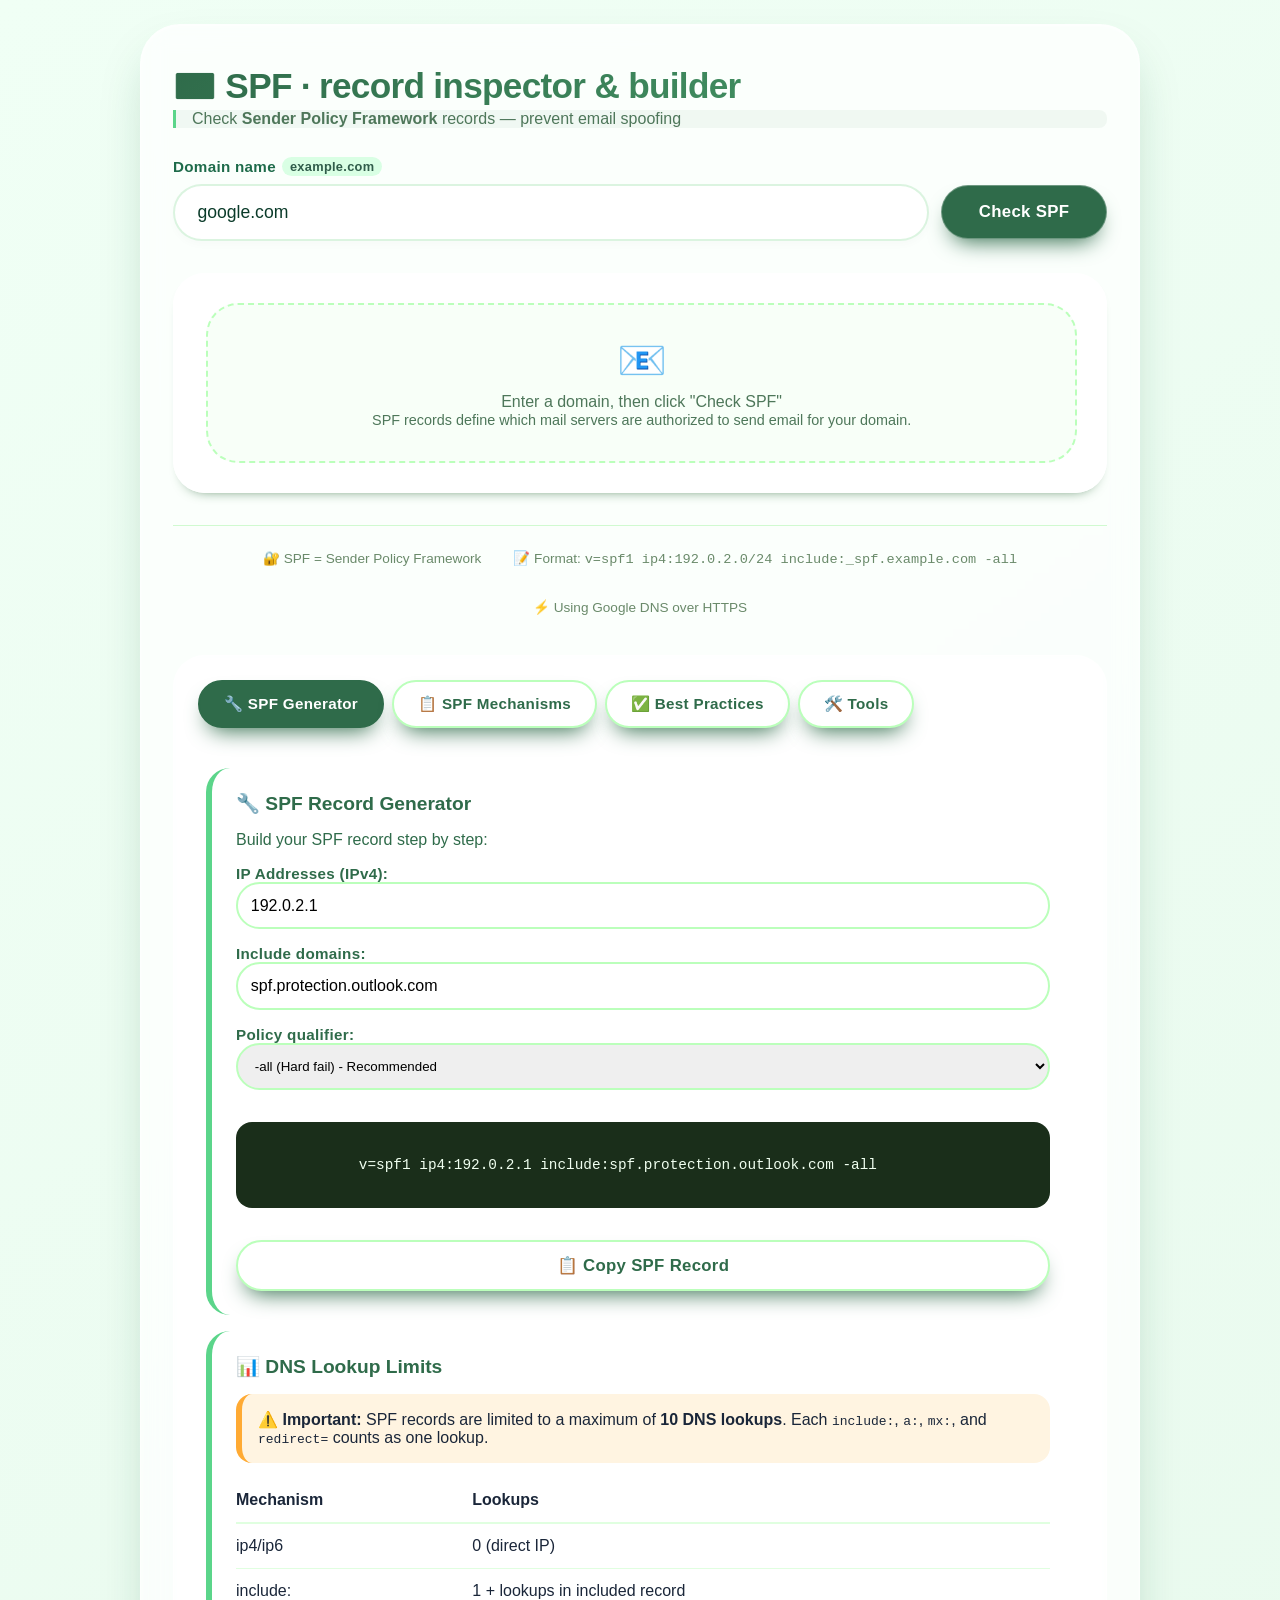
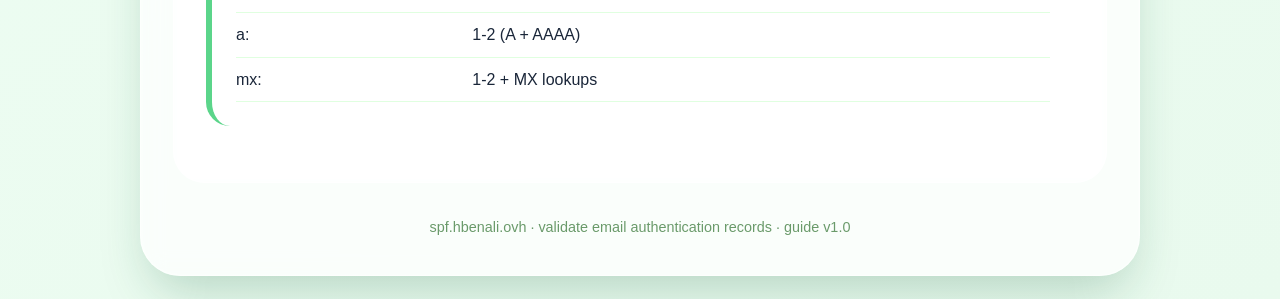
==== index.html @ 976a20c3 "Create index.html" ====
<!DOCTYPE html>
<html lang="en">
<head>
  <meta charset="UTF-8">
  <meta name="viewport" content="width=device-width, initial-scale=1.0">
  <title>SPF · record inspector & validator</title>
  
  <!-- SVG Favicon -->
  <link rel="icon" type="image/svg+xml" href="/favicon.svg">
  <link rel="alternate icon" href="/favicon.ico">
  <link rel="apple-touch-icon" href="/favicon.svg">
  <meta name="theme-color" content="#2f6b4a">
  
  <!-- modern clean CSS -->
  <style>
    * {
      margin: 0;
      padding: 0;
      box-sizing: border-box;
    }

    body {
      background: linear-gradient(145deg, #f0fff5 0%, #e9faee 100%);
      font-family: 'Inter', -apple-system, BlinkMacSystemFont, 'Segoe UI', Roboto, Helvetica, Arial, sans-serif;
      min-height: 100vh;
      display: flex;
      align-items: center;
      justify-content: center;
      padding: 1.5rem;
      color: #1a2639;
    }

    .glass-card {
      background: rgba(255, 255, 255, 0.75);
      backdrop-filter: blur(12px);
      -webkit-backdrop-filter: blur(12px);
      border-radius: 2.5rem;
      box-shadow: 0 25px 50px -12px rgba(20, 100, 60, 0.25), inset 0 1px 2px rgba(255,255,255,0.8);
      width: 100%;
      max-width: 1000px;
      padding: 2.5rem 2rem;
      border: 1px solid rgba(255,255,255,0.5);
      transition: box-shadow 0.2s;
    }

    h1 {
      font-size: 2.2rem;
      font-weight: 600;
      letter-spacing: -0.02em;
      background: linear-gradient(135deg, #2f6b4a, #4a9f6b);
      -webkit-background-clip: text;
      background-clip: text;
      color: transparent;
      margin-bottom: 0.2rem;
      display: flex;
      align-items: center;
      gap: 0.4rem;
    }

    .subhead {
      font-size: 1rem;
      font-weight: 400;
      color: #4e775a;
      margin-bottom: 1.8rem;
      border-left: 3px solid #5bd58a;
      padding-left: 1rem;
      background: rgba(75, 140, 90, 0.06);
      border-radius: 0 8px 8px 0;
    }

    .subhead code {
      background: #1e5e2f10;
      padding: 0.2rem 0.5rem;
      border-radius: 30px;
      font-weight: 500;
      color: #1e724a;
    }

    .input-group {
      display: flex;
      flex-direction: column;
      gap: 0.5rem;
      margin-bottom: 2rem;
    }

    label {
      font-weight: 550;
      font-size: 0.95rem;
      letter-spacing: 0.02em;
      color: #1e6b4a;
      display: flex;
      align-items: center;
      gap: 6px;
    }

    label i {
      font-style: normal;
      background: #d9ffe4;
      padding: 2px 8px;
      border-radius: 30px;
      font-size: 0.8rem;
      color: #305c4a;
    }

    .domain-input-wrapper {
      display: flex;
      flex-wrap: wrap;
      gap: 0.75rem;
      align-items: center;
    }

    #domainInput {
      flex: 1 1 260px;
      padding: 1rem 1.4rem;
      font-size: 1.1rem;
      background: white;
      border: 2px solid rgba(75, 200, 100, 0.2);
      border-radius: 60px;
      outline: none;
      font-weight: 450;
      color: #0b3b2a;
      transition: 0.15s;
      box-shadow: 0 4px 8px rgba(0, 0, 0, 0.02);
    }

    #domainInput:focus {
      border-color: #5bd57a;
      box-shadow: 0 8px 18px -8px rgba(75, 200, 100, 0.3);
    }

    #domainInput::placeholder {
      color: #9bc7ab;
      font-weight: 350;
      font-size: 1rem;
    }

    button {
      background: #2f6b4a;
      border: none;
      padding: 1rem 2.3rem;
      border-radius: 60px;
      font-weight: 600;
      font-size: 1.05rem;
      color: white;
      cursor: pointer;
      display: inline-flex;
      align-items: center;
      justify-content: center;
      gap: 8px;
      box-shadow: 0 12px 22px -10px #2f6b4a;
      transition: all 0.2s;
      border: 1px solid rgba(255, 255, 255, 0.3);
      letter-spacing: 0.3px;
      white-space: nowrap;
    }

    button:hover {
      background: #1f5b3a;
      transform: scale(1.02);
      box-shadow: 0 18px 28px -10px #1f5b3a;
    }

    button:active {
      transform: scale(0.98);
    }

    button:disabled {
      opacity: 0.5;
      pointer-events: none;
      filter: grayscale(0.3);
    }

    .loader {
      display: inline-block;
      width: 1.1rem;
      height: 1.1rem;
      border: 2px solid rgba(255,255,255,0.3);
      border-top: 2px solid white;
      border-radius: 50%;
      animation: spin 0.8s linear infinite;
      margin-right: 6px;
    }

    @keyframes spin { 0% { transform: rotate(0deg); } 100% { transform: rotate(360deg); } }

    .result-area {
      background: rgba(255,255,255,0.6);
      backdrop-filter: blur(4px);
      border-radius: 2rem;
      padding: 1.8rem 1.8rem 1.8rem 2rem;
      border: 1px solid white;
      margin-top: 1rem;
      box-shadow: inset 0 2px 4px rgba(255,255,255,0.8), 0 8px 14px -12px #1e5e2a;
    }

    .result-header {
      display: flex;
      align-items: center;
      gap: 12px;
      margin-bottom: 1.5rem;
      flex-wrap: wrap;
    }

    .result-header h2 {
      font-size: 1.3rem;
      font-weight: 550;
      color: #1b512a;
    }

    .badge-domain {
      background: #d0ffd0;
      border-radius: 40px;
      padding: 0.3rem 1rem;
      font-family: 'SF Mono', 'Fira Code', monospace;
      font-weight: 550;
      font-size: 1rem;
      color: #123d2a;
      word-break: break-all;
      border: 1px solid white;
    }

    .record-card {
      background: white;
      border-radius: 30px;
      padding: 1.5rem;
      margin-bottom: 1rem;
      box-shadow: 0 4px 10px -6px #1e6b2a30;
      border-left: 6px solid #5bd57a;
      font-family: 'SF Mono', 'Fira Code', monospace;
      font-size: 0.95rem;
      overflow-x: auto;
      white-space: pre-wrap;
      word-break: break-all;
      max-height: 300px;
      overflow-y: auto;
    }

    .record-meta {
      display: flex;
      gap: 1rem;
      flex-wrap: wrap;
      margin-bottom: 1rem;
      padding-bottom: 1rem;
      border-bottom: 1px solid #e0ffe0;
    }

    .meta-item {
      background: #e9ffe9;
      padding: 0.4rem 1rem;
      border-radius: 30px;
      font-size: 0.9rem;
      color: #2a5a3a;
    }

    .validation-badge {
      display: inline-flex;
      align-items: center;
      gap: 0.3rem;
      padding: 0.4rem 1rem;
      border-radius: 30px;
      font-weight: 500;
    }

    .valid {
      background: #e1f7e1;
      color: #1a6b1a;
    }

    .invalid {
      background: #ffe1e1;
      color: #a13030;
    }

    .warning {
      background: #fff4e1;
      color: #b45b1a;
    }

    .info {
      background: #e1f0ff;
      color: #1a4f6b;
    }

    .mechanism-list {
      display: flex;
      flex-wrap: wrap;
      gap: 0.5rem;
      margin: 1rem 0;
    }

    .mechanism {
      background: #e9ffe9;
      padding: 0.5rem 1rem;
      border-radius: 30px;
      font-size: 0.9rem;
      font-family: monospace;
      border-left: 4px solid #5bd57a;
      word-break: break-all;
    }

    .empty-state {
      background: #f8fff8;
      padding: 2rem 2rem;
      border-radius: 2rem;
      color: #4e775a;
      font-weight: 400;
      display: flex;
      flex-direction: column;
      align-items: center;
      gap: 0.6rem;
      border: 2px dashed #bbffbb;
      text-align: center;
    }

    .empty-state span {
      font-size: 2.5rem;
    }

    .error-message {
      background: #ffeae9;
      border-left: 6px solid #d14545;
      padding: 1.3rem 1.8rem;
      border-radius: 40px;
      color: #a13030;
      font-weight: 480;
      display: flex;
      gap: 12px;
      align-items: center;
      box-shadow: 0 6px 12px -6px #d1454530;
    }

    /* Guide section styles */
    .guide-section {
      margin-top: 2.5rem;
      padding: 1.5rem;
      background: rgba(255, 255, 255, 0.5);
      backdrop-filter: blur(4px);
      border-radius: 2rem;
      border: 1px solid rgba(255, 255, 255, 0.8);
    }

    .guide-tabs {
      display: flex;
      gap: 0.5rem;
      margin-bottom: 1.5rem;
      flex-wrap: wrap;
    }

    .tab-btn {
      background: white;
      border: 2px solid #bbffbb;
      padding: 0.8rem 1.5rem;
      border-radius: 40px;
      font-size: 0.95rem;
      font-weight: 600;
      color: #2f6b4a;
      cursor: pointer;
      transition: all 0.2s;
    }

    .tab-btn.active {
      background: #2f6b4a;
      color: white;
      border-color: #2f6b4a;
    }

    .tab-btn:hover {
      background: #d9ffe4;
      border-color: #5bd58a;
    }

    .tab-btn.active:hover {
      background: #1f5b3a;
    }

    .tab-content {
      display: none;
      padding: 1rem 0.5rem;
    }

    .tab-content.active {
      display: block;
    }

    .guide-card {
      background: white;
      border-radius: 1.5rem;
      padding: 1.5rem;
      margin-bottom: 1rem;
      border-left: 6px solid #5bd58a;
    }

    .guide-card h3 {
      color: #2f6b4a;
      margin-bottom: 1rem;
      font-size: 1.2rem;
      display: flex;
      align-items: center;
      gap: 0.5rem;
    }

    .code-block {
      background: #1a2e1a;
      color: #f0fff0;
      padding: 1.2rem;
      border-radius: 1rem;
      font-family: 'SF Mono', monospace;
      font-size: 0.9rem;
      overflow-x: auto;
      white-space: pre-wrap;
      margin: 1rem 0;
    }

    .command-line {
      color: #5bd58a;
      font-weight: 600;
    }

    .comment {
      color: #8b9c7a;
    }

    .warning-box {
      background: #fff4e1;
      border-left: 6px solid #ffaa33;
      padding: 1rem;
      border-radius: 1rem;
      margin: 1rem 0;
    }

    .mechanism-table {
      width: 100%;
      border-collapse: collapse;
    }

    .mechanism-table th {
      text-align: left;
      padding: 0.8rem 0;
      border-bottom: 2px solid #e0ffe0;
    }

    .mechanism-table td {
      padding: 0.8rem 0;
      border-bottom: 1px solid #e0ffe0;
    }

    .tool-grid {
      display: grid;
      grid-template-columns: repeat(auto-fit, minmax(250px, 1fr));
      gap: 1rem;
      margin-top: 1rem;
    }

    .tool-card {
      background: #f8fff8;
      border-radius: 1.2rem;
      padding: 1.2rem;
      text-align: center;
    }

    .tool-card a {
      color: #2f6b4a;
      text-decoration: none;
      font-weight: 600;
    }

    .tool-card a:hover {
      text-decoration: underline;
    }

    .note {
      margin-top: 2rem;
      font-size: 0.85rem;
      color: #6a8a6a;
      display: flex;
      justify-content: center;
      gap: 2rem;
      flex-wrap: wrap;
      border-top: 1px solid #d0fad0;
      padding-top: 1.5rem;
    }

    .note a {
      color: #2f6b4a;
      font-weight: 550;
      text-decoration: none;
      border-bottom: 1px dotted;
    }

    .note a:hover { border-bottom: 2px solid; }

    footer {
      margin-top: 2.2rem;
      text-align: center;
      font-size: 0.9rem;
      color: #6a9a6a;
    }

    .gen-input {
      width: 100%;
      padding: 0.8rem;
      border-radius: 40px;
      border: 2px solid #bbffbb;
      font-size: 1rem;
    }

    .gen-input:focus {
      outline: none;
      border-color: #5bd57a;
    }

    .secondary-btn {
      background: white;
      color: #2f6b4a;
      border: 2px solid #bbffbb;
      padding: 0.8rem 1.5rem;
      border-radius: 40px;
      font-weight: 600;
      cursor: pointer;
      transition: all 0.2s;
    }

    .secondary-btn:hover {
      background: #e9ffe9;
      border-color: #5bd57a;
    }
  </style>
</head>
<body>
<div class="glass-card">
  <h1>
    <span>📧 SPF · record inspector & builder</span>
  </h1>
  <div class="subhead">
    Check <strong>Sender Policy Framework</strong> records — prevent email spoofing
  </div>

  <!-- main input group -->
  <div class="input-group">
    <label>
      <span>Domain name</span>
      <i>example.com</i>
    </label>
    <div class="domain-input-wrapper">
      <input type="text" id="domainInput" placeholder="e.g. example.com" value="google.com" spellcheck="false" autocomplete="off">
      <button id="checkBtn">
        <span id="btnText">Check SPF</span>
        <span id="btnLoader" style="display: none;"></span>
      </button>
    </div>
  </div>

  <!-- dynamic result card -->
  <div class="result-area" id="resultContainer">
    <!-- default info / placeholder -->
    <div class="empty-state" id="placeholderState">
      <span>📧</span>
      <div>Enter a domain, then click "Check SPF"<br> <span style="font-size:0.9rem;">SPF records define which mail servers are authorized to send email for your domain.</span></div>
    </div>

    <!-- these sections are dynamically filled -->
    <div id="recordsContainer" style="display: none;"></div>
    <div id="errorContainer" style="display: none;"></div>
  </div>

  <!-- SPF explanation -->
  <div class="note">
    <span>🔐 SPF = Sender Policy Framework</span>
    <span>📝 Format: <code>v=spf1 ip4:192.0.2.0/24 include:_spf.example.com -all</code></span>
    <span>⚡ Using Google DNS over HTTPS</span>
  </div>

  <!-- SPF Guide Section -->
  <div class="guide-section">
    <div class="guide-tabs">
      <button class="tab-btn active" id="tabGenerate">🔧 SPF Generator</button>
      <button class="tab-btn" id="tabMechanisms">📋 SPF Mechanisms</button>
      <button class="tab-btn" id="tabBestPractices">✅ Best Practices</button>
      <button class="tab-btn" id="tabTools">🛠️ Tools</button>
    </div>

    <!-- SPF Generator Tab -->
    <div class="tab-content active" id="generateTab">
      <div class="guide-card">
        <h3>🔧 SPF Record Generator</h3>
        <p style="margin-bottom: 1rem; color: #2f6b4a;">Build your SPF record step by step:</p>
        
        <div style="display: flex; flex-direction: column; gap: 1rem;">
          <div>
            <label style="color: #2f6b4a;">IP Addresses (IPv4):</label>
            <input type="text" id="genIp4" class="gen-input" placeholder="e.g., 192.0.2.1 or 192.0.2.0/24" value="192.0.2.1">
          </div>
          
          <div>
            <label style="color: #2f6b4a;">Include domains:</label>
            <input type="text" id="genInclude" class="gen-input" placeholder="e.g., spf.protection.outlook.com" value="spf.protection.outlook.com">
          </div>
          
          <div>
            <label style="color: #2f6b4a;">Policy qualifier:</label>
            <select id="genPolicy" style="width: 100%; padding: 0.8rem; border-radius: 40px; border: 2px solid #bbffbb;">
              <option value="-all">-all (Hard fail) - Recommended</option>
              <option value="~all">~all (Soft fail)</option>
              <option value="?all">?all (Neutral)</option>
            </select>
          </div>
          
          <div class="code-block" id="generatedSpf">
            v=spf1 ip4:192.0.2.1 include:spf.protection.outlook.com -all
          </div>
          
          <button id="copySpfBtn" class="secondary-btn">
            📋 Copy SPF Record
          </button>
        </div>
      </div>

      <div class="guide-card">
        <h3>📊 DNS Lookup Limits</h3>
        <div class="warning-box">
          <strong>⚠️ Important:</strong> SPF records are limited to a maximum of <strong>10 DNS lookups</strong>. Each <code>include:</code>, <code>a:</code>, <code>mx:</code>, and <code>redirect=</code> counts as one lookup.
        </div>
        <table class="mechanism-table">
          <tr><th>Mechanism</th><th>Lookups</th></tr>
          <tr><td>ip4/ip6</td><td>0 (direct IP)</td></tr>
          <tr><td>include:</td><td>1 + lookups in included record</td></tr>
          <tr><td>a:</td><td>1-2 (A + AAAA)</td></tr>
          <tr><td>mx:</td><td>1-2 + MX lookups</td></tr>
        </table>
      </div>
    </div>

    <!-- SPF Mechanisms Tab -->
    <div class="tab-content" id="mechanismsTab">
      <div class="guide-card">
        <h3>📋 SPF Mechanism Reference</h3>
        <table class="mechanism-table">
          <tr><th>Mechanism</th><th>Description</th><th>Example</th></tr>
          <tr><td><code>ip4:</code></td><td>Matches specific IPv4 address or range</td><td><code>ip4:192.0.2.0/24</code></td></tr>
          <tr><td><code>ip6:</code></td><td>Matches IPv6 address or range</td><td><code>ip6:2001:db8::/32</code></td></tr>
          <tr><td><code>a:</code></td><td>Matches domain's A/AAAA records</td><td><code>a:mail.example.com</code></td></tr>
          <tr><td><code>mx:</code></td><td>Matches domain's MX servers</td><td><code>mx</code> or <code>mx:example.com</code></td></tr>
          <tr><td><code>include:</code></td><td>Includes another domain's SPF</td><td><code>include:spf.protection.outlook.com</code></td></tr>
          <tr><td><code>exists:</code></td><td>Tests if domain exists</td><td><code>exists:%{i}.spf.example.com</code></td></tr>
          <tr><td><code>redirect=</code></td><td>Redirects to another SPF</td><td><code>redirect=_spf.example.com</code></td></tr>
          <tr><td><code>exp=</code></td><td>Explanation for failures</td><td><code>exp=explain._spf.example.com</code></td></tr>
        </table>
      </div>

      <div class="guide-card">
        <h3>⚡ Qualifiers</h3>
        <table class="mechanism-table">
          <tr><th>Qualifier</th><th>Meaning</th><th>Result</th></tr>
          <tr><td><code>+</code></td><td>Pass (default)</td><td>✅</td></tr>
          <tr><td><code>-</code></td><td>Fail (hard fail)</td><td>❌</td></tr>
          <tr><td><code>~</code></td><td>SoftFail</td><td>⚠️</td></tr>
          <tr><td><code>?</code></td><td>Neutral</td><td>❓</td></tr>
        </table>
      </div>
    </div>

    <!-- Best Practices Tab -->
    <div class="tab-content" id="bestPracticesTab">
      <div class="guide-card">
        <h3>✅ SPF Best Practices (2026)</h3>
        <ul style="list-style: none;">
          <li style="padding: 0.8rem 0; border-bottom: 1px solid #e0ffe0;">🔑 <strong>Use -all (hard fail)</strong> - Soft fails (~all) can be ignored by some receivers</li>
          <li style="padding: 0.8rem 0; border-bottom: 1px solid #e0ffe0;">📊 <strong>Stay under 10 DNS lookups</strong> - Each include: counts against this limit</li>
          <li style="padding: 0.8rem 0; border-bottom: 1px solid #e0ffe0;">🔄 <strong>Avoid PTR mechanism</strong> - Deprecated and unreliable</li>
          <li style="padding: 0.8rem 0; border-bottom: 1px solid #e0ffe0;">📝 <strong>Only one SPF record per domain</strong> - Multiple records cause "permerror"</li>
          <li style="padding: 0.8rem 0; border-bottom: 1px solid #e0ffe0;">⚡ <strong>Use ip4/ip6 instead of a/mx when possible</strong> - Saves DNS lookups</li>
          <li style="padding: 0.8rem 0; border-bottom: 1px solid #e0ffe0;">📋 <strong>Keep record under 512 bytes</strong> - Avoid UDP packet fragmentation</li>
        </ul>
      </div>

      <div class="guide-card">
        <h3>🔧 Common Issues</h3>
        <div class="warning-box">
          <strong>🚫 Too many DNS lookups:</strong> If your SPF has more than 10 lookups, receivers will reject it with "permerror"
        </div>
        <div class="warning-box" style="margin-top: 0.5rem;">
          <strong>🔄 Recursive includes:</strong> An include loop (e.g., A includes B, B includes A) will hit the 10-lookup limit
        </div>
        <div class="warning-box" style="margin-top: 0.5rem;">
          <strong>📏 Void lookups:</strong> More than 2 void lookups (domains that don't exist) cause permerror
        </div>
      </div>
    </div>

    <!-- Tools Tab -->
    <div class="tab-content" id="toolsTab">
      <div class="tool-grid">
        <div class="tool-card">
          <div style="font-size: 2rem; margin-bottom: 0.5rem;">🔍</div>
          <a href="https://easydmarc.com/spf-record-check-tools" target="_blank">EasyDMARC SPF Tools</a>
          <p style="font-size: 0.85rem; color: #6a8a6a; margin-top: 0.5rem;">Check, generate & validate SPF</p>
        </div>
        <div class="tool-card">
          <div style="font-size: 2rem; margin-bottom: 0.5rem;">📊</div>
          <a href="https://dmarcian.com/spf-survey/" target="_blank">DMARCIAN SPF Survey</a>
          <p style="font-size: 0.85rem; color: #6a8a6a; margin-top: 0.5rem;">Detailed SPF analysis</p>
        </div>
        <div class="tool-card">
          <div style="font-size: 2rem; margin-bottom: 0.5rem;">⚡</div>
          <a href="https://www.kitterman.com/spf/validate.html" target="_blank">Kitterman SPF Validator</a>
          <p style="font-size: 0.85rem; color: #6a8a6a; margin-top: 0.5rem;">Classic SPF testing tool</p>
        </div>
        <div class="tool-card">
          <div style="font-size: 2rem; margin-bottom: 0.5rem;">📨</div>
          <a href="https://www.mail-tester.com/" target="_blank">Mail Tester</a>
          <p style="font-size: 0.85rem; color: #6a8a6a; margin-top: 0.5rem;">Full email authentication check</p>
        </div>
      </div>
    </div>
  </div>

  <footer>
    spf.hbenali.ovh · validate email authentication records · guide v1.0
  </footer>
</div>

<script>
  (function() {
    // DOM elements
    const domainInput = document.getElementById('domainInput');
    const checkBtn = document.getElementById('checkBtn');
    const btnText = document.getElementById('btnText');
    const btnLoader = document.getElementById('btnLoader');
    const resultContainer = document.getElementById('resultContainer');
    const placeholderState = document.getElementById('placeholderState');
    const recordsContainer = document.getElementById('recordsContainer');
    const errorContainer = document.getElementById('errorContainer');

    // Tab elements
    const tabGenerate = document.getElementById('tabGenerate');
    const tabMechanisms = document.getElementById('tabMechanisms');
    const tabBestPractices = document.getElementById('tabBestPractices');
    const tabTools = document.getElementById('tabTools');
    const generateTab = document.getElementById('generateTab');
    const mechanismsTab = document.getElementById('mechanismsTab');
    const bestPracticesTab = document.getElementById('bestPracticesTab');
    const toolsTab = document.getElementById('toolsTab');

    // Generator elements
    const genIp4 = document.getElementById('genIp4');
    const genInclude = document.getElementById('genInclude');
    const genPolicy = document.getElementById('genPolicy');
    const generatedSpf = document.getElementById('generatedSpf');
    const copySpfBtn = document.getElementById('copySpfBtn');

    // Tab switching
    function switchTab(activeTab, activeContent) {
      [tabGenerate, tabMechanisms, tabBestPractices, tabTools].forEach(t => t.classList.remove('active'));
      [generateTab, mechanismsTab, bestPracticesTab, toolsTab].forEach(t => t.classList.remove('active'));
      
      activeTab.classList.add('active');
      activeContent.classList.add('active');
    }

    if (tabGenerate) {
      tabGenerate.addEventListener('click', () => switchTab(tabGenerate, generateTab));
    }
    if (tabMechanisms) {
      tabMechanisms.addEventListener('click', () => switchTab(tabMechanisms, mechanismsTab));
    }
    if (tabBestPractices) {
      tabBestPractices.addEventListener('click', () => switchTab(tabBestPractices, bestPracticesTab));
    }
    if (tabTools) {
      tabTools.addEventListener('click', () => switchTab(tabTools, toolsTab));
    }

    // Update SPF generator preview
    function updateSpfPreview() {
      let spf = 'v=spf1';
      
      if (genIp4 && genIp4.value.trim()) {
        const ips = genIp4.value.trim().split(/[,\s]+/);
        ips.forEach(ip => {
          if (ip) spf += ` ip4:${ip}`;
        });
      }
      
      if (genInclude && genInclude.value.trim()) {
        const includes = genInclude.value.trim().split(/[,\s]+/);
        includes.forEach(inc => {
          if (inc) spf += ` include:${inc}`;
        });
      }
      
      if (genPolicy) {
        spf += ` ${genPolicy.value}`;
      } else {
        spf += ' -all';
      }
      
      if (generatedSpf) {
        generatedSpf.textContent = spf;
      }
    }

    if (genIp4) genIp4.addEventListener('input', updateSpfPreview);
    if (genInclude) genInclude.addEventListener('input', updateSpfPreview);
    if (genPolicy) genPolicy.addEventListener('change', updateSpfPreview);
    
    if (copySpfBtn) {
      copySpfBtn.addEventListener('click', () => {
        if (generatedSpf) {
          navigator.clipboard.writeText(generatedSpf.textContent);
          alert('SPF record copied to clipboard!');
        }
      });
    }

    // Helper functions
    function setActiveView(view) {
      if (placeholderState) placeholderState.style.display = 'none';
      if (recordsContainer) recordsContainer.style.display = 'none';
      if (errorContainer) errorContainer.style.display = 'none';
      
      if (view === 'placeholder' && placeholderState) {
        placeholderState.style.display = 'flex';
      } else if (view === 'records' && recordsContainer) {
        recordsContainer.style.display = 'block';
      } else if (view === 'error' && errorContainer) {
        errorContainer.style.display = 'block';
      }
    }

    setActiveView('placeholder');

    // Parse SPF mechanisms
    function parseSPF(record) {
      const mechanisms = [];
      // Remove any quotes and split by spaces
      const cleanRecord = record.replace(/^"|"$/g, '');
      const parts = cleanRecord.split(' ');
      
      parts.forEach(part => {
        part = part.trim();
        if (part && !part.startsWith('v=spf1')) {
          mechanisms.push(part);
        }
      });
      
      return mechanisms;
    }

    // Count DNS lookups in SPF record
    function countLookups(record) {
      let count = 0;
      const mechanisms = parseSPF(record);
      
      mechanisms.forEach(mech => {
        if (mech.startsWith('include:') || 
            mech.startsWith('a:') || 
            mech.startsWith('mx:') || 
            mech.startsWith('redirect=')) {
          count++;
        }
      });
      
      return count;
    }

    // Check for deprecated PTR
    function hasPTR(record) {
      return record.includes('ptr');
    }

    // Check for hard fail
    function hasHardFail(record) {
      return record.includes('-all');
    }

    // Validate SPF record
    function validateSPF(record) {
      const validation = {
        valid: true,
        lookupCount: 0,
        warnings: [],
        errors: []
      };

      // Count DNS lookups
      validation.lookupCount = countLookups(record);

      if (validation.lookupCount > 10) {
        validation.valid = false;
        validation.errors.push(`Exceeds 10 DNS lookup limit (${validation.lookupCount} lookups)`);
      }

      // Check for deprecated PTR
      if (hasPTR(record)) {
        validation.warnings.push('PTR mechanism is deprecated and should not be used');
      }

      // Check for hard fail
      if (!hasHardFail(record)) {
        validation.warnings.push('Consider using -all (hard fail) for stronger security');
      }

      return validation;
    }

    // Render SPF result
    function renderSPFResult(domain, record) {
      const mechanisms = parseSPF(record);
      const validation = validateSPF(record);
      
      let mechanismsHtml = '';
      mechanisms.forEach(mech => {
        mechanismsHtml += `<span class="mechanism">${escapeHtml(mech)}</span>`;
      });

      let validationHtml = '';
      if (validation.valid) {
        validationHtml += `<span class="validation-badge valid">✅ Valid SPF record</span>`;
      } else {
        validationHtml += `<span class="validation-badge invalid">❌ Invalid SPF record</span>`;
      }
      
      validationHtml += `<span class="validation-badge info">🔍 DNS lookups: ${validation.lookupCount}/10</span>`;
      
      validation.errors.forEach(err => {
        validationHtml += `<span class="validation-badge invalid">⚠️ ${escapeHtml(err)}</span>`;
      });
      
      validation.warnings.forEach(warning => {
        validationHtml += `<span class="validation-badge warning">⚠️ ${escapeHtml(warning)}</span>`;
      });

      if (recordsContainer) {
        recordsContainer.innerHTML = `
          <div class="result-header">
            <h2>📧 SPF record for</h2>
            <span class="badge-domain">${escapeHtml(domain)}</span>
          </div>
          
          <div class="record-meta">
            <span class="meta-item">🌐 Domain: ${escapeHtml(domain)}</span>
          </div>
          
          <div class="mechanism-list">
            ${mechanismsHtml}
          </div>
          
          <div style="display: flex; flex-wrap: wrap; gap: 0.5rem; margin: 1rem 0;">
            ${validationHtml}
          </div>
          
          <div class="record-card">
            ${escapeHtml(record)}
          </div>
          
          <div style="margin-top: 1rem; font-size:0.9rem; background: #e9ffe9; padding:1rem; border-radius:30px;">
            <strong>📋 DNS lookup:</strong> ${escapeHtml(domain)} IN TXT
          </div>
        `;
      }
    }

    function escapeHtml(unsafe) {
      if (!unsafe) return '';
      return unsafe.replace(/[&<>"]/g, function(m) {
        if (m === '&') return '&amp;';
        if (m === '<') return '&lt;';
        if (m === '>') return '&gt;';
        if (m === '"') return '&quot;';
        return m;
      });
    }

    function setLoading(isLoading) {
      if (checkBtn) checkBtn.disabled = isLoading;
      if (btnText) btnText.textContent = isLoading ? 'Checking' : 'Check SPF';
      if (btnLoader) {
        btnLoader.style.display = isLoading ? 'inline-block' : 'none';
        btnLoader.className = isLoading ? 'loader' : '';
      }
    }

    // SPF lookup function - FIXED VERSION
    async function querySPF(domain) {
      let cleanDomain = domain.trim().replace(/\.+$/, '');
      if (!cleanDomain) throw new Error('Please enter a domain');
      
      console.log('Checking SPF for:', cleanDomain);
      
      const url = `https://dns.google/resolve?name=${encodeURIComponent(cleanDomain)}&type=TXT`;
      
      const response = await fetch(url);
      if (!response.ok) throw new Error(`DNS query failed (HTTP ${response.status})`);
      
      const data = await response.json();
      console.log('DNS response:', data);
      
      if (data.Status === 3) {
        throw new Error(`Domain "${cleanDomain}" does not exist`);
      } else if (data.Status !== 0) {
        const reason = data.Comment || `DNS error code ${data.Status}`;
        throw new Error(`DNS lookup error: ${reason}`);
      }
      
      const answers = data.Answer || [];
      console.log('All TXT records:', answers);
      
      // Find SPF records (TXT records containing v=spf1)
      const spfRecords = answers.filter(r => {
        if (r.type === 16 && r.data) {
          // Remove quotes and check for v=spf1
          const txt = r.data.replace(/^"|"$/g, '');
          return txt.startsWith('v=spf1');
        }
        return false;
      });
      
      console.log('Found SPF records:', spfRecords);
      
      if (spfRecords.length === 0) {
        throw new Error(`No SPF record found for "${cleanDomain}"`);
      }
      
      if (spfRecords.length > 1) {
        throw new Error(`Multiple SPF records found - this will cause "permerror"`);
      }
      
      // Clean up the record
      let record = spfRecords[0].data.replace(/^"|"$/g, '');
      
      return {
        domain: cleanDomain,
        record: record,
        raw: spfRecords[0]
      };
    }

    // Main lookup function
    async function performLookup() {
      if (!domainInput) return;
      
      const domain = domainInput.value.trim();
      
      if (!domain) {
        setActiveView('error');
        if (errorContainer) {
          errorContainer.innerHTML = `
            <div class="error-message">
              <span style="font-size:2rem;">⚠️</span>
              <div><strong>Missing information</strong><br>Please enter a domain</div>
            </div>
          `;
        }
        return;
      }
      
      setLoading(true);
      try {
        const result = await querySPF(domain);
        renderSPFResult(result.domain, result.record);
        setActiveView('records');
      } catch (err) {
        console.error('SPF lookup error:', err);
        if (errorContainer) {
          errorContainer.innerHTML = `
            <div class="error-message">
              <span style="font-size:2rem;">⚠️</span>
              <div><strong>Error checking SPF</strong><br>${escapeHtml(err.message)}</div>
            </div>
          `;
        }
        setActiveView('error');
      } finally {
        setLoading(false);
      }
    }

    // Event listeners
    if (checkBtn) {
      checkBtn.addEventListener('click', performLookup);
    }
    
    if (domainInput) {
      domainInput.addEventListener('keypress', (e) => {
        if (e.key === 'Enter') performLookup();
      });
    }

    // Handle URL parameters
    function handleUrlParameter() {
      if (!domainInput) return;
      
      const urlParams = new URLSearchParams(window.location.search);
      const domainParam = urlParams.get('domain');
      
      if (domainParam) {
        domainInput.value = domainParam;
        // Small delay to ensure DOM is ready
        setTimeout(() => performLookup(), 100);
      }
    }

    window.addEventListener('load', handleUrlParameter);
  })();
</script>
</body>
</html>
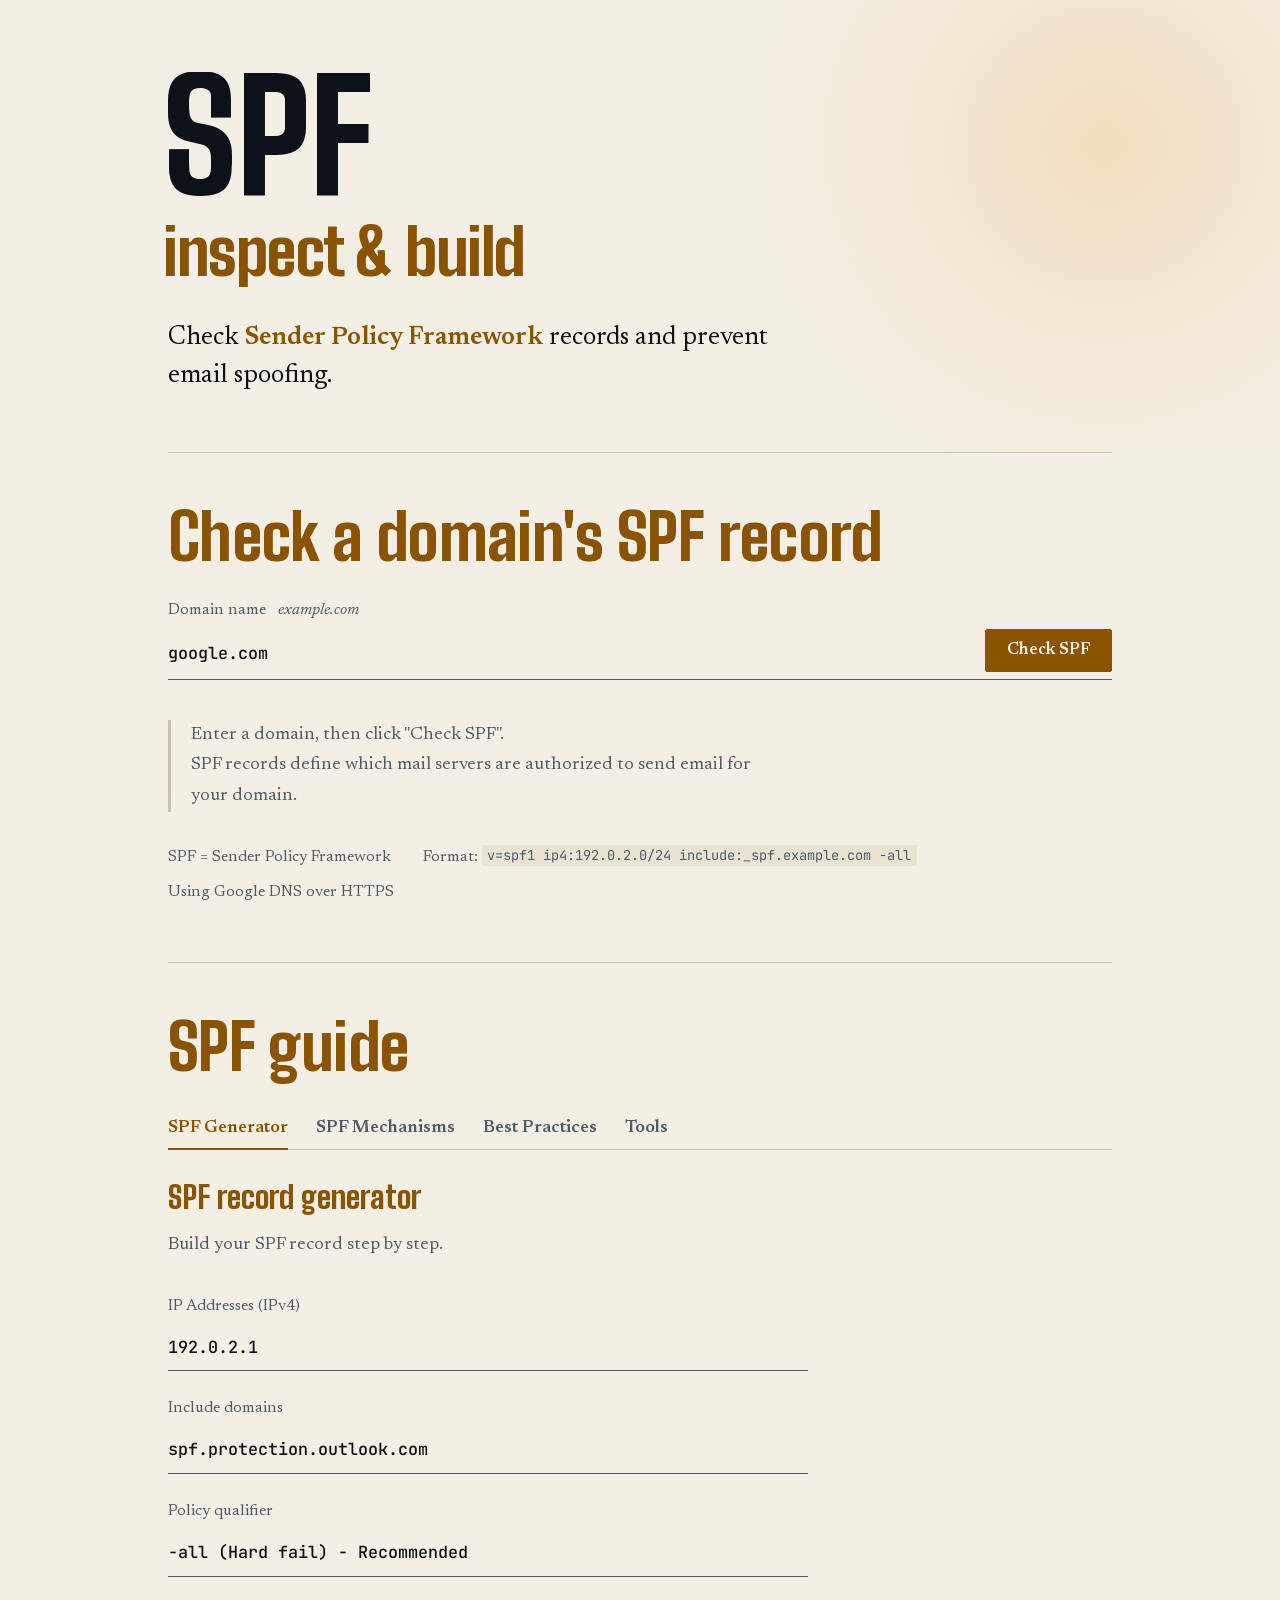
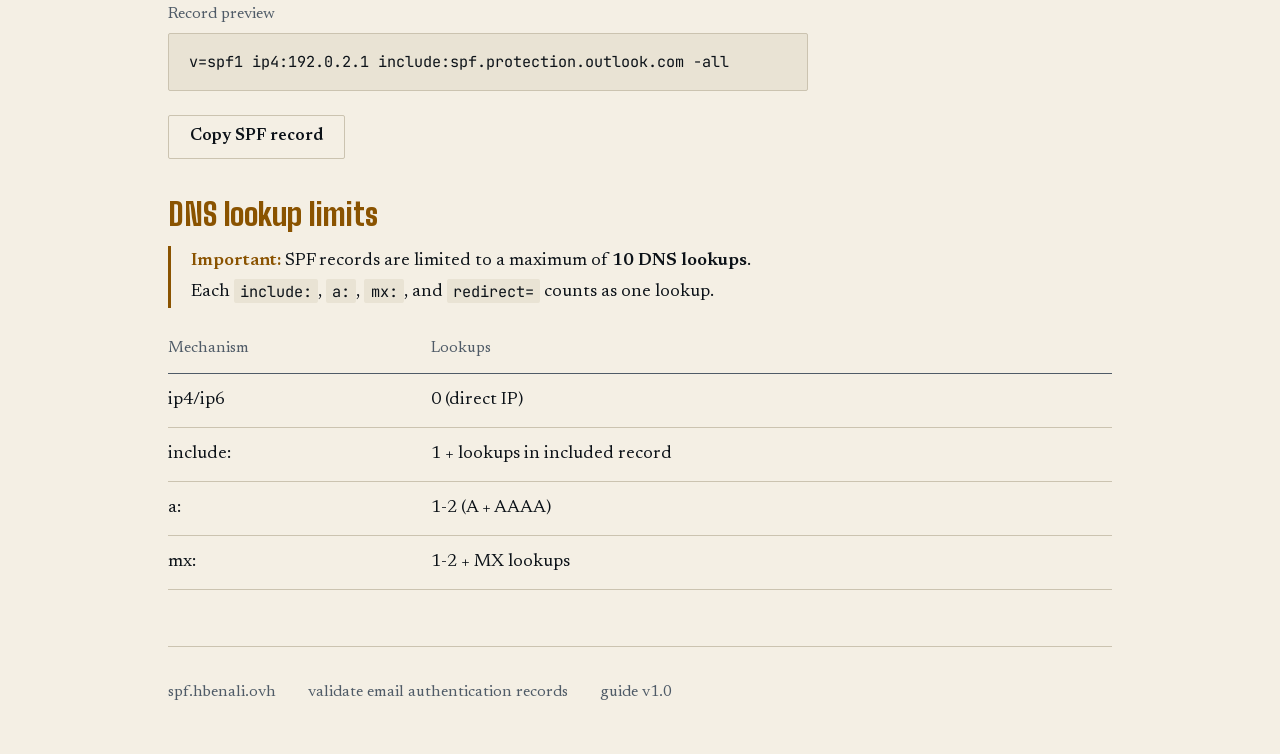
==== commit 91ad269d: "feat: redesign in the new dark editorial system with system light mode Same visual system as the sib" ====
--- a/index.html
+++ b/index.html
@@ -3,1105 +3,210 @@
 <head>
   <meta charset="UTF-8">
   <meta name="viewport" content="width=device-width, initial-scale=1.0">
-  <title>SPF · record inspector & validator</title>
-  
-  <!-- SVG Favicon -->
+  <title>SPF · record inspector &amp; validator</title>
+
+  <!-- Security (static hosting: CSP and referrer are set here; dns.google is the only external call) -->
+  <meta http-equiv="Content-Security-Policy" content="default-src 'self'; script-src 'self'; style-src 'self'; font-src 'self'; img-src 'self' data:; connect-src 'self' https://dns.google; object-src 'none'; base-uri 'self'; form-action 'self'">
+  <meta name="referrer" content="strict-origin-when-cross-origin">
+
   <link rel="icon" type="image/svg+xml" href="/favicon.svg">
   <link rel="alternate icon" href="/favicon.ico">
-  <link rel="apple-touch-icon" href="/favicon.svg">
-  <meta name="theme-color" content="#2f6b4a">
-  
-  <!-- modern clean CSS -->
-  <style>
-    * {
-      margin: 0;
-      padding: 0;
-      box-sizing: border-box;
-    }
-
-    body {
-      background: linear-gradient(145deg, #f0fff5 0%, #e9faee 100%);
-      font-family: 'Inter', -apple-system, BlinkMacSystemFont, 'Segoe UI', Roboto, Helvetica, Arial, sans-serif;
-      min-height: 100vh;
-      display: flex;
-      align-items: center;
-      justify-content: center;
-      padding: 1.5rem;
-      color: #1a2639;
-    }
-
-    .glass-card {
-      background: rgba(255, 255, 255, 0.75);
-      backdrop-filter: blur(12px);
-      -webkit-backdrop-filter: blur(12px);
-      border-radius: 2.5rem;
-      box-shadow: 0 25px 50px -12px rgba(20, 100, 60, 0.25), inset 0 1px 2px rgba(255,255,255,0.8);
-      width: 100%;
-      max-width: 1000px;
-      padding: 2.5rem 2rem;
-      border: 1px solid rgba(255,255,255,0.5);
-      transition: box-shadow 0.2s;
-    }
-
-    h1 {
-      font-size: 2.2rem;
-      font-weight: 600;
-      letter-spacing: -0.02em;
-      background: linear-gradient(135deg, #2f6b4a, #4a9f6b);
-      -webkit-background-clip: text;
-      background-clip: text;
-      color: transparent;
-      margin-bottom: 0.2rem;
-      display: flex;
-      align-items: center;
-      gap: 0.4rem;
-    }
-
-    .subhead {
-      font-size: 1rem;
-      font-weight: 400;
-      color: #4e775a;
-      margin-bottom: 1.8rem;
-      border-left: 3px solid #5bd58a;
-      padding-left: 1rem;
-      background: rgba(75, 140, 90, 0.06);
-      border-radius: 0 8px 8px 0;
-    }
-
-    .subhead code {
-      background: #1e5e2f10;
-      padding: 0.2rem 0.5rem;
-      border-radius: 30px;
-      font-weight: 500;
-      color: #1e724a;
-    }
-
-    .input-group {
-      display: flex;
-      flex-direction: column;
-      gap: 0.5rem;
-      margin-bottom: 2rem;
-    }
-
-    label {
-      font-weight: 550;
-      font-size: 0.95rem;
-      letter-spacing: 0.02em;
-      color: #1e6b4a;
-      display: flex;
-      align-items: center;
-      gap: 6px;
-    }
-
-    label i {
-      font-style: normal;
-      background: #d9ffe4;
-      padding: 2px 8px;
-      border-radius: 30px;
-      font-size: 0.8rem;
-      color: #305c4a;
-    }
-
-    .domain-input-wrapper {
-      display: flex;
-      flex-wrap: wrap;
-      gap: 0.75rem;
-      align-items: center;
-    }
-
-    #domainInput {
-      flex: 1 1 260px;
-      padding: 1rem 1.4rem;
-      font-size: 1.1rem;
-      background: white;
-      border: 2px solid rgba(75, 200, 100, 0.2);
-      border-radius: 60px;
-      outline: none;
-      font-weight: 450;
-      color: #0b3b2a;
-      transition: 0.15s;
-      box-shadow: 0 4px 8px rgba(0, 0, 0, 0.02);
-    }
-
-    #domainInput:focus {
-      border-color: #5bd57a;
-      box-shadow: 0 8px 18px -8px rgba(75, 200, 100, 0.3);
-    }
-
-    #domainInput::placeholder {
-      color: #9bc7ab;
-      font-weight: 350;
-      font-size: 1rem;
-    }
-
-    button {
-      background: #2f6b4a;
-      border: none;
-      padding: 1rem 2.3rem;
-      border-radius: 60px;
-      font-weight: 600;
-      font-size: 1.05rem;
-      color: white;
-      cursor: pointer;
-      display: inline-flex;
-      align-items: center;
-      justify-content: center;
-      gap: 8px;
-      box-shadow: 0 12px 22px -10px #2f6b4a;
-      transition: all 0.2s;
-      border: 1px solid rgba(255, 255, 255, 0.3);
-      letter-spacing: 0.3px;
-      white-space: nowrap;
-    }
-
-    button:hover {
-      background: #1f5b3a;
-      transform: scale(1.02);
-      box-shadow: 0 18px 28px -10px #1f5b3a;
-    }
-
-    button:active {
-      transform: scale(0.98);
-    }
-
-    button:disabled {
-      opacity: 0.5;
-      pointer-events: none;
-      filter: grayscale(0.3);
-    }
-
-    .loader {
-      display: inline-block;
-      width: 1.1rem;
-      height: 1.1rem;
-      border: 2px solid rgba(255,255,255,0.3);
-      border-top: 2px solid white;
-      border-radius: 50%;
-      animation: spin 0.8s linear infinite;
-      margin-right: 6px;
-    }
-
-    @keyframes spin { 0% { transform: rotate(0deg); } 100% { transform: rotate(360deg); } }
-
-    .result-area {
-      background: rgba(255,255,255,0.6);
-      backdrop-filter: blur(4px);
-      border-radius: 2rem;
-      padding: 1.8rem 1.8rem 1.8rem 2rem;
-      border: 1px solid white;
-      margin-top: 1rem;
-      box-shadow: inset 0 2px 4px rgba(255,255,255,0.8), 0 8px 14px -12px #1e5e2a;
-    }
-
-    .result-header {
-      display: flex;
-      align-items: center;
-      gap: 12px;
-      margin-bottom: 1.5rem;
-      flex-wrap: wrap;
-    }
-
-    .result-header h2 {
-      font-size: 1.3rem;
-      font-weight: 550;
-      color: #1b512a;
-    }
-
-    .badge-domain {
-      background: #d0ffd0;
-      border-radius: 40px;
-      padding: 0.3rem 1rem;
-      font-family: 'SF Mono', 'Fira Code', monospace;
-      font-weight: 550;
-      font-size: 1rem;
-      color: #123d2a;
-      word-break: break-all;
-      border: 1px solid white;
-    }
-
-    .record-card {
-      background: white;
-      border-radius: 30px;
-      padding: 1.5rem;
-      margin-bottom: 1rem;
-      box-shadow: 0 4px 10px -6px #1e6b2a30;
-      border-left: 6px solid #5bd57a;
-      font-family: 'SF Mono', 'Fira Code', monospace;
-      font-size: 0.95rem;
-      overflow-x: auto;
-      white-space: pre-wrap;
-      word-break: break-all;
-      max-height: 300px;
-      overflow-y: auto;
-    }
-
-    .record-meta {
-      display: flex;
-      gap: 1rem;
-      flex-wrap: wrap;
-      margin-bottom: 1rem;
-      padding-bottom: 1rem;
-      border-bottom: 1px solid #e0ffe0;
-    }
-
-    .meta-item {
-      background: #e9ffe9;
-      padding: 0.4rem 1rem;
-      border-radius: 30px;
-      font-size: 0.9rem;
-      color: #2a5a3a;
-    }
-
-    .validation-badge {
-      display: inline-flex;
-      align-items: center;
-      gap: 0.3rem;
-      padding: 0.4rem 1rem;
-      border-radius: 30px;
-      font-weight: 500;
-    }
-
-    .valid {
-      background: #e1f7e1;
-      color: #1a6b1a;
-    }
-
-    .invalid {
-      background: #ffe1e1;
-      color: #a13030;
-    }
-
-    .warning {
-      background: #fff4e1;
-      color: #b45b1a;
-    }
-
-    .info {
-      background: #e1f0ff;
-      color: #1a4f6b;
-    }
-
-    .mechanism-list {
-      display: flex;
-      flex-wrap: wrap;
-      gap: 0.5rem;
-      margin: 1rem 0;
-    }
-
-    .mechanism {
-      background: #e9ffe9;
-      padding: 0.5rem 1rem;
-      border-radius: 30px;
-      font-size: 0.9rem;
-      font-family: monospace;
-      border-left: 4px solid #5bd57a;
-      word-break: break-all;
-    }
-
-    .empty-state {
-      background: #f8fff8;
-      padding: 2rem 2rem;
-      border-radius: 2rem;
-      color: #4e775a;
-      font-weight: 400;
-      display: flex;
-      flex-direction: column;
-      align-items: center;
-      gap: 0.6rem;
-      border: 2px dashed #bbffbb;
-      text-align: center;
-    }
-
-    .empty-state span {
-      font-size: 2.5rem;
-    }
-
-    .error-message {
-      background: #ffeae9;
-      border-left: 6px solid #d14545;
-      padding: 1.3rem 1.8rem;
-      border-radius: 40px;
-      color: #a13030;
-      font-weight: 480;
-      display: flex;
-      gap: 12px;
-      align-items: center;
-      box-shadow: 0 6px 12px -6px #d1454530;
-    }
-
-    /* Guide section styles */
-    .guide-section {
-      margin-top: 2.5rem;
-      padding: 1.5rem;
-      background: rgba(255, 255, 255, 0.5);
-      backdrop-filter: blur(4px);
-      border-radius: 2rem;
-      border: 1px solid rgba(255, 255, 255, 0.8);
-    }
-
-    .guide-tabs {
-      display: flex;
-      gap: 0.5rem;
-      margin-bottom: 1.5rem;
-      flex-wrap: wrap;
-    }
-
-    .tab-btn {
-      background: white;
-      border: 2px solid #bbffbb;
-      padding: 0.8rem 1.5rem;
-      border-radius: 40px;
-      font-size: 0.95rem;
-      font-weight: 600;
-      color: #2f6b4a;
-      cursor: pointer;
-      transition: all 0.2s;
-    }
-
-    .tab-btn.active {
-      background: #2f6b4a;
-      color: white;
-      border-color: #2f6b4a;
-    }
-
-    .tab-btn:hover {
-      background: #d9ffe4;
-      border-color: #5bd58a;
-    }
-
-    .tab-btn.active:hover {
-      background: #1f5b3a;
-    }
-
-    .tab-content {
-      display: none;
-      padding: 1rem 0.5rem;
-    }
-
-    .tab-content.active {
-      display: block;
-    }
-
-    .guide-card {
-      background: white;
-      border-radius: 1.5rem;
-      padding: 1.5rem;
-      margin-bottom: 1rem;
-      border-left: 6px solid #5bd58a;
-    }
-
-    .guide-card h3 {
-      color: #2f6b4a;
-      margin-bottom: 1rem;
-      font-size: 1.2rem;
-      display: flex;
-      align-items: center;
-      gap: 0.5rem;
-    }
-
-    .code-block {
-      background: #1a2e1a;
-      color: #f0fff0;
-      padding: 1.2rem;
-      border-radius: 1rem;
-      font-family: 'SF Mono', monospace;
-      font-size: 0.9rem;
-      overflow-x: auto;
-      white-space: pre-wrap;
-      margin: 1rem 0;
-    }
-
-    .command-line {
-      color: #5bd58a;
-      font-weight: 600;
-    }
-
-    .comment {
-      color: #8b9c7a;
-    }
-
-    .warning-box {
-      background: #fff4e1;
-      border-left: 6px solid #ffaa33;
-      padding: 1rem;
-      border-radius: 1rem;
-      margin: 1rem 0;
-    }
-
-    .mechanism-table {
-      width: 100%;
-      border-collapse: collapse;
-    }
-
-    .mechanism-table th {
-      text-align: left;
-      padding: 0.8rem 0;
-      border-bottom: 2px solid #e0ffe0;
-    }
-
-    .mechanism-table td {
-      padding: 0.8rem 0;
-      border-bottom: 1px solid #e0ffe0;
-    }
-
-    .tool-grid {
-      display: grid;
-      grid-template-columns: repeat(auto-fit, minmax(250px, 1fr));
-      gap: 1rem;
-      margin-top: 1rem;
-    }
-
-    .tool-card {
-      background: #f8fff8;
-      border-radius: 1.2rem;
-      padding: 1.2rem;
-      text-align: center;
-    }
-
-    .tool-card a {
-      color: #2f6b4a;
-      text-decoration: none;
-      font-weight: 600;
-    }
-
-    .tool-card a:hover {
-      text-decoration: underline;
-    }
-
-    .note {
-      margin-top: 2rem;
-      font-size: 0.85rem;
-      color: #6a8a6a;
-      display: flex;
-      justify-content: center;
-      gap: 2rem;
-      flex-wrap: wrap;
-      border-top: 1px solid #d0fad0;
-      padding-top: 1.5rem;
-    }
-
-    .note a {
-      color: #2f6b4a;
-      font-weight: 550;
-      text-decoration: none;
-      border-bottom: 1px dotted;
-    }
-
-    .note a:hover { border-bottom: 2px solid; }
-
-    footer {
-      margin-top: 2.2rem;
-      text-align: center;
-      font-size: 0.9rem;
-      color: #6a9a6a;
-    }
-
-    .gen-input {
-      width: 100%;
-      padding: 0.8rem;
-      border-radius: 40px;
-      border: 2px solid #bbffbb;
-      font-size: 1rem;
-    }
-
-    .gen-input:focus {
-      outline: none;
-      border-color: #5bd57a;
-    }
-
-    .secondary-btn {
-      background: white;
-      color: #2f6b4a;
-      border: 2px solid #bbffbb;
-      padding: 0.8rem 1.5rem;
-      border-radius: 40px;
-      font-weight: 600;
-      cursor: pointer;
-      transition: all 0.2s;
-    }
-
-    .secondary-btn:hover {
-      background: #e9ffe9;
-      border-color: #5bd57a;
-    }
-  </style>
+  <link rel="apple-touch-icon" href="/apple-touch-icon.png">
+  <meta name="color-scheme" content="dark light">
+  <meta name="theme-color" content="#0c1218" media="(prefers-color-scheme: dark)">
+  <meta name="theme-color" content="#f4efe4" media="(prefers-color-scheme: light)">
+
+  <link rel="preload" href="/fonts/big-shoulders-latin-wght.woff2" as="font" type="font/woff2" crossorigin>
+  <link rel="preload" href="/fonts/newsreader-latin-wght.woff2" as="font" type="font/woff2" crossorigin>
+  <link rel="stylesheet" href="/site.css">
 </head>
 <body>
-<div class="glass-card">
-  <h1>
-    <span>📧 SPF · record inspector & builder</span>
-  </h1>
-  <div class="subhead">
-    Check <strong>Sender Policy Framework</strong> records — prevent email spoofing
+<a class="skip" href="#domainInput">Skip to the tool</a>
+<header class="hero">
+  <div class="wrap">
+    <h1 class="display">
+      <span class="line"><span>SPF</span></span>
+      <span class="line"><span>inspect &amp; build</span></span>
+    </h1>
+    <p class="lead">Check <strong>Sender Policy Framework</strong> records and prevent email spoofing.</p>
   </div>
-
-  <!-- main input group -->
-  <div class="input-group">
-    <label>
-      <span>Domain name</span>
-      <i>example.com</i>
-    </label>
-    <div class="domain-input-wrapper">
-      <input type="text" id="domainInput" placeholder="e.g. example.com" value="google.com" spellcheck="false" autocomplete="off">
-      <button id="checkBtn">
-        <span id="btnText">Check SPF</span>
-        <span id="btnLoader" style="display: none;"></span>
-      </button>
-    </div>
-  </div>
-
-  <!-- dynamic result card -->
-  <div class="result-area" id="resultContainer">
-    <!-- default info / placeholder -->
-    <div class="empty-state" id="placeholderState">
-      <span>📧</span>
-      <div>Enter a domain, then click "Check SPF"<br> <span style="font-size:0.9rem;">SPF records define which mail servers are authorized to send email for your domain.</span></div>
-    </div>
-
-    <!-- these sections are dynamically filled -->
-    <div id="recordsContainer" style="display: none;"></div>
-    <div id="errorContainer" style="display: none;"></div>
-  </div>
-
-  <!-- SPF explanation -->
-  <div class="note">
-    <span>🔐 SPF = Sender Policy Framework</span>
-    <span>📝 Format: <code>v=spf1 ip4:192.0.2.0/24 include:_spf.example.com -all</code></span>
-    <span>⚡ Using Google DNS over HTTPS</span>
-  </div>
-
-  <!-- SPF Guide Section -->
-  <div class="guide-section">
-    <div class="guide-tabs">
-      <button class="tab-btn active" id="tabGenerate">🔧 SPF Generator</button>
-      <button class="tab-btn" id="tabMechanisms">📋 SPF Mechanisms</button>
-      <button class="tab-btn" id="tabBestPractices">✅ Best Practices</button>
-      <button class="tab-btn" id="tabTools">🛠️ Tools</button>
-    </div>
-
-    <!-- SPF Generator Tab -->
-    <div class="tab-content active" id="generateTab">
-      <div class="guide-card">
-        <h3>🔧 SPF Record Generator</h3>
-        <p style="margin-bottom: 1rem; color: #2f6b4a;">Build your SPF record step by step:</p>
-        
-        <div style="display: flex; flex-direction: column; gap: 1rem;">
-          <div>
-            <label style="color: #2f6b4a;">IP Addresses (IPv4):</label>
-            <input type="text" id="genIp4" class="gen-input" placeholder="e.g., 192.0.2.1 or 192.0.2.0/24" value="192.0.2.1">
-          </div>
-          
-          <div>
-            <label style="color: #2f6b4a;">Include domains:</label>
-            <input type="text" id="genInclude" class="gen-input" placeholder="e.g., spf.protection.outlook.com" value="spf.protection.outlook.com">
-          </div>
-          
-          <div>
-            <label style="color: #2f6b4a;">Policy qualifier:</label>
-            <select id="genPolicy" style="width: 100%; padding: 0.8rem; border-radius: 40px; border: 2px solid #bbffbb;">
-              <option value="-all">-all (Hard fail) - Recommended</option>
-              <option value="~all">~all (Soft fail)</option>
-              <option value="?all">?all (Neutral)</option>
-            </select>
-          </div>
-          
-          <div class="code-block" id="generatedSpf">
-            v=spf1 ip4:192.0.2.1 include:spf.protection.outlook.com -all
-          </div>
-          
-          <button id="copySpfBtn" class="secondary-btn">
-            📋 Copy SPF Record
-          </button>
-        </div>
-      </div>
-
-      <div class="guide-card">
-        <h3>📊 DNS Lookup Limits</h3>
-        <div class="warning-box">
-          <strong>⚠️ Important:</strong> SPF records are limited to a maximum of <strong>10 DNS lookups</strong>. Each <code>include:</code>, <code>a:</code>, <code>mx:</code>, and <code>redirect=</code> counts as one lookup.
-        </div>
-        <table class="mechanism-table">
-          <tr><th>Mechanism</th><th>Lookups</th></tr>
-          <tr><td>ip4/ip6</td><td>0 (direct IP)</td></tr>
-          <tr><td>include:</td><td>1 + lookups in included record</td></tr>
-          <tr><td>a:</td><td>1-2 (A + AAAA)</td></tr>
-          <tr><td>mx:</td><td>1-2 + MX lookups</td></tr>
-        </table>
-      </div>
-    </div>
-
-    <!-- SPF Mechanisms Tab -->
-    <div class="tab-content" id="mechanismsTab">
-      <div class="guide-card">
-        <h3>📋 SPF Mechanism Reference</h3>
-        <table class="mechanism-table">
-          <tr><th>Mechanism</th><th>Description</th><th>Example</th></tr>
-          <tr><td><code>ip4:</code></td><td>Matches specific IPv4 address or range</td><td><code>ip4:192.0.2.0/24</code></td></tr>
-          <tr><td><code>ip6:</code></td><td>Matches IPv6 address or range</td><td><code>ip6:2001:db8::/32</code></td></tr>
-          <tr><td><code>a:</code></td><td>Matches domain's A/AAAA records</td><td><code>a:mail.example.com</code></td></tr>
-          <tr><td><code>mx:</code></td><td>Matches domain's MX servers</td><td><code>mx</code> or <code>mx:example.com</code></td></tr>
-          <tr><td><code>include:</code></td><td>Includes another domain's SPF</td><td><code>include:spf.protection.outlook.com</code></td></tr>
-          <tr><td><code>exists:</code></td><td>Tests if domain exists</td><td><code>exists:%{i}.spf.example.com</code></td></tr>
-          <tr><td><code>redirect=</code></td><td>Redirects to another SPF</td><td><code>redirect=_spf.example.com</code></td></tr>
-          <tr><td><code>exp=</code></td><td>Explanation for failures</td><td><code>exp=explain._spf.example.com</code></td></tr>
-        </table>
-      </div>
-
-      <div class="guide-card">
-        <h3>⚡ Qualifiers</h3>
-        <table class="mechanism-table">
-          <tr><th>Qualifier</th><th>Meaning</th><th>Result</th></tr>
-          <tr><td><code>+</code></td><td>Pass (default)</td><td>✅</td></tr>
-          <tr><td><code>-</code></td><td>Fail (hard fail)</td><td>❌</td></tr>
-          <tr><td><code>~</code></td><td>SoftFail</td><td>⚠️</td></tr>
-          <tr><td><code>?</code></td><td>Neutral</td><td>❓</td></tr>
-        </table>
-      </div>
-    </div>
-
-    <!-- Best Practices Tab -->
-    <div class="tab-content" id="bestPracticesTab">
-      <div class="guide-card">
-        <h3>✅ SPF Best Practices (2026)</h3>
-        <ul style="list-style: none;">
-          <li style="padding: 0.8rem 0; border-bottom: 1px solid #e0ffe0;">🔑 <strong>Use -all (hard fail)</strong> - Soft fails (~all) can be ignored by some receivers</li>
-          <li style="padding: 0.8rem 0; border-bottom: 1px solid #e0ffe0;">📊 <strong>Stay under 10 DNS lookups</strong> - Each include: counts against this limit</li>
-          <li style="padding: 0.8rem 0; border-bottom: 1px solid #e0ffe0;">🔄 <strong>Avoid PTR mechanism</strong> - Deprecated and unreliable</li>
-          <li style="padding: 0.8rem 0; border-bottom: 1px solid #e0ffe0;">📝 <strong>Only one SPF record per domain</strong> - Multiple records cause "permerror"</li>
-          <li style="padding: 0.8rem 0; border-bottom: 1px solid #e0ffe0;">⚡ <strong>Use ip4/ip6 instead of a/mx when possible</strong> - Saves DNS lookups</li>
-          <li style="padding: 0.8rem 0; border-bottom: 1px solid #e0ffe0;">📋 <strong>Keep record under 512 bytes</strong> - Avoid UDP packet fragmentation</li>
+</header>
+
+<main>
+  <section class="block wrap" aria-labelledby="lookupTitle">
+    <h2 class="block-title" id="lookupTitle">Check a domain's SPF record</h2>
+
+    <div class="field input-group">
+      <label for="domainInput">
+        <span>Domain name</span>
+        <i>example.com</i>
+      </label>
+      <div class="field-row domain-input-wrapper">
+        <input type="text" id="domainInput" placeholder="e.g. example.com" value="google.com" spellcheck="false" autocomplete="off">
+        <button class="btn" id="checkBtn">
+          <span id="btnText">Check SPF</span>
+          <span id="btnLoader" hidden></span>
+        </button>
+      </div>
+    </div>
+
+    <div class="result-area" id="resultContainer" aria-live="polite">
+      <div class="state empty empty-state" id="placeholderState">
+        <p>Enter a domain, then click "Check SPF".<br>SPF records define which mail servers are authorized to send email for your domain.</p>
+      </div>
+      <div id="recordsContainer" hidden></div>
+      <div id="errorContainer" hidden></div>
+    </div>
+
+    <div class="note">
+      <span>SPF = Sender Policy Framework</span>
+      <span>Format: <code>v=spf1 ip4:192.0.2.0/24 include:_spf.example.com -all</code></span>
+      <span>Using Google DNS over HTTPS</span>
+    </div>
+  </section>
+
+  <section class="block wrap" aria-labelledby="guideTitle">
+    <h2 class="block-title" id="guideTitle">SPF guide</h2>
+
+    <div class="tabs" role="tablist" aria-label="SPF guide">
+      <button class="tab-btn active" id="tabGenerate" role="tab" aria-selected="true" aria-controls="generateTab">SPF Generator</button>
+      <button class="tab-btn" id="tabMechanisms" role="tab" aria-selected="false" aria-controls="mechanismsTab">SPF Mechanisms</button>
+      <button class="tab-btn" id="tabBestPractices" role="tab" aria-selected="false" aria-controls="bestPracticesTab">Best Practices</button>
+      <button class="tab-btn" id="tabTools" role="tab" aria-selected="false" aria-controls="toolsTab">Tools</button>
+    </div>
+
+    <div class="tab-content active" id="generateTab" role="tabpanel" aria-labelledby="tabGenerate">
+      <div>
+        <h3 class="sub-title">SPF record generator</h3>
+        <p class="block-note">Build your SPF record step by step.</p>
+        <div class="gen-grid field">
+          <div>
+            <label class="gen-label" for="genIp4">IP Addresses (IPv4)</label>
+            <div class="gen-row"><input type="text" id="genIp4" placeholder="e.g., 192.0.2.1 or 192.0.2.0/24" value="192.0.2.1" autocomplete="off" spellcheck="false"></div>
+          </div>
+          <div>
+            <label class="gen-label" for="genInclude">Include domains</label>
+            <div class="gen-row"><input type="text" id="genInclude" placeholder="e.g., spf.protection.outlook.com" value="spf.protection.outlook.com" autocomplete="off" spellcheck="false"></div>
+          </div>
+          <div>
+            <label class="gen-label" for="genPolicy">Policy qualifier</label>
+            <div class="gen-row">
+              <select id="genPolicy">
+                <option value="-all">-all (Hard fail) - Recommended</option>
+                <option value="~all">~all (Soft fail)</option>
+                <option value="?all">?all (Neutral)</option>
+              </select>
+            </div>
+          </div>
+          <div>
+            <div class="gen-label">Record preview</div>
+            <div class="preview" id="generatedSpf" aria-live="polite">v=spf1 ip4:192.0.2.1 include:spf.protection.outlook.com -all</div>
+          </div>
+          <div class="copy-row">
+            <button id="copySpfBtn" class="btn quiet">Copy SPF record</button>
+            <span class="copy-status" id="copyStatus" role="status"></span>
+          </div>
+        </div>
+      </div>
+
+      <div>
+        <h3 class="sub-title">DNS lookup limits</h3>
+        <div class="callout">
+          <p><strong>Important:</strong> SPF records are limited to a maximum of <strong>10 DNS lookups</strong>. Each <code>include:</code>, <code>a:</code>, <code>mx:</code>, and <code>redirect=</code> counts as one lookup.</p>
+        </div>
+        <div class="table-wrap">
+          <table>
+            <thead><tr><th scope="col">Mechanism</th><th scope="col">Lookups</th></tr></thead>
+            <tbody>
+              <tr><td>ip4/ip6</td><td>0 (direct IP)</td></tr>
+              <tr><td>include:</td><td>1 + lookups in included record</td></tr>
+              <tr><td>a:</td><td>1-2 (A + AAAA)</td></tr>
+              <tr><td>mx:</td><td>1-2 + MX lookups</td></tr>
+            </tbody>
+          </table>
+        </div>
+      </div>
+    </div>
+
+    <div class="tab-content" id="mechanismsTab" role="tabpanel" aria-labelledby="tabMechanisms">
+      <div>
+        <h3 class="sub-title">SPF mechanism reference</h3>
+        <div class="table-wrap">
+          <table>
+            <thead><tr><th scope="col">Mechanism</th><th scope="col">Description</th><th scope="col">Example</th></tr></thead>
+            <tbody>
+              <tr><td><code>ip4:</code></td><td>Matches specific IPv4 address or range</td><td><code>ip4:192.0.2.0/24</code></td></tr>
+              <tr><td><code>ip6:</code></td><td>Matches IPv6 address or range</td><td><code>ip6:2001:db8::/32</code></td></tr>
+              <tr><td><code>a:</code></td><td>Matches domain's A/AAAA records</td><td><code>a:mail.example.com</code></td></tr>
+              <tr><td><code>mx:</code></td><td>Matches domain's MX servers</td><td><code>mx</code> or <code>mx:example.com</code></td></tr>
+              <tr><td><code>include:</code></td><td>Includes another domain's SPF</td><td><code>include:spf.protection.outlook.com</code></td></tr>
+              <tr><td><code>exists:</code></td><td>Tests if domain exists</td><td><code>exists:%{i}.spf.example.com</code></td></tr>
+              <tr><td><code>redirect=</code></td><td>Redirects to another SPF</td><td><code>redirect=_spf.example.com</code></td></tr>
+              <tr><td><code>exp=</code></td><td>Explanation for failures</td><td><code>exp=explain._spf.example.com</code></td></tr>
+            </tbody>
+          </table>
+        </div>
+      </div>
+
+      <div>
+        <h3 class="sub-title">Qualifiers</h3>
+        <div class="table-wrap">
+          <table>
+            <thead><tr><th scope="col">Qualifier</th><th scope="col">Meaning</th><th scope="col">Result</th></tr></thead>
+            <tbody>
+              <tr><td><code>+</code></td><td>Pass (default)</td><td>Pass</td></tr>
+              <tr><td><code>-</code></td><td>Fail (hard fail)</td><td>Fail</td></tr>
+              <tr><td><code>~</code></td><td>SoftFail</td><td>Warning</td></tr>
+              <tr><td><code>?</code></td><td>Neutral</td><td>Neutral</td></tr>
+            </tbody>
+          </table>
+        </div>
+      </div>
+    </div>
+
+    <div class="tab-content" id="bestPracticesTab" role="tabpanel" aria-labelledby="tabBestPractices">
+      <div>
+        <h3 class="sub-title">SPF best practices (2026)</h3>
+        <ul class="practice">
+          <li><strong>Use -all (hard fail)</strong> - Soft fails (~all) can be ignored by some receivers</li>
+          <li><strong>Stay under 10 DNS lookups</strong> - Each include: counts against this limit</li>
+          <li><strong>Avoid PTR mechanism</strong> - Deprecated and unreliable</li>
+          <li><strong>Only one SPF record per domain</strong> - Multiple records cause "permerror"</li>
+          <li><strong>Use ip4/ip6 instead of a/mx when possible</strong> - Saves DNS lookups</li>
+          <li><strong>Keep record under 512 bytes</strong> - Avoid UDP packet fragmentation</li>
         </ul>
       </div>
 
-      <div class="guide-card">
-        <h3>🔧 Common Issues</h3>
-        <div class="warning-box">
-          <strong>🚫 Too many DNS lookups:</strong> If your SPF has more than 10 lookups, receivers will reject it with "permerror"
-        </div>
-        <div class="warning-box" style="margin-top: 0.5rem;">
-          <strong>🔄 Recursive includes:</strong> An include loop (e.g., A includes B, B includes A) will hit the 10-lookup limit
-        </div>
-        <div class="warning-box" style="margin-top: 0.5rem;">
-          <strong>📏 Void lookups:</strong> More than 2 void lookups (domains that don't exist) cause permerror
-        </div>
-      </div>
-    </div>
-
-    <!-- Tools Tab -->
-    <div class="tab-content" id="toolsTab">
-      <div class="tool-grid">
-        <div class="tool-card">
-          <div style="font-size: 2rem; margin-bottom: 0.5rem;">🔍</div>
-          <a href="https://easydmarc.com/spf-record-check-tools" target="_blank">EasyDMARC SPF Tools</a>
-          <p style="font-size: 0.85rem; color: #6a8a6a; margin-top: 0.5rem;">Check, generate & validate SPF</p>
-        </div>
-        <div class="tool-card">
-          <div style="font-size: 2rem; margin-bottom: 0.5rem;">📊</div>
-          <a href="https://dmarcian.com/spf-survey/" target="_blank">DMARCIAN SPF Survey</a>
-          <p style="font-size: 0.85rem; color: #6a8a6a; margin-top: 0.5rem;">Detailed SPF analysis</p>
-        </div>
-        <div class="tool-card">
-          <div style="font-size: 2rem; margin-bottom: 0.5rem;">⚡</div>
-          <a href="https://www.kitterman.com/spf/validate.html" target="_blank">Kitterman SPF Validator</a>
-          <p style="font-size: 0.85rem; color: #6a8a6a; margin-top: 0.5rem;">Classic SPF testing tool</p>
-        </div>
-        <div class="tool-card">
-          <div style="font-size: 2rem; margin-bottom: 0.5rem;">📨</div>
-          <a href="https://www.mail-tester.com/" target="_blank">Mail Tester</a>
-          <p style="font-size: 0.85rem; color: #6a8a6a; margin-top: 0.5rem;">Full email authentication check</p>
-        </div>
-      </div>
-    </div>
-  </div>
-
+      <div>
+        <h3 class="sub-title">Common issues</h3>
+        <div class="callout"><p><strong>Too many DNS lookups:</strong> If your SPF has more than 10 lookups, receivers will reject it with "permerror"</p></div>
+        <div class="callout"><p><strong>Recursive includes:</strong> An include loop (e.g., A includes B, B includes A) will hit the 10-lookup limit</p></div>
+        <div class="callout"><p><strong>Void lookups:</strong> More than 2 void lookups (domains that don't exist) cause permerror</p></div>
+      </div>
+    </div>
+
+    <div class="tab-content" id="toolsTab" role="tabpanel" aria-labelledby="tabTools">
+      <div>
+        <h3 class="sub-title">Other SPF tools</h3>
+        <ul class="tools">
+          <li><a href="https://easydmarc.com/spf-record-check-tools" target="_blank" rel="noopener noreferrer">EasyDMARC SPF Tools</a><span>Check, generate &amp; validate SPF</span></li>
+          <li><a href="https://dmarcian.com/spf-survey/" target="_blank" rel="noopener noreferrer">DMARCIAN SPF Survey</a><span>Detailed SPF analysis</span></li>
+          <li><a href="https://www.kitterman.com/spf/validate.html" target="_blank" rel="noopener noreferrer">Kitterman SPF Validator</a><span>Classic SPF testing tool</span></li>
+          <li><a href="https://www.mail-tester.com/" target="_blank" rel="noopener noreferrer">Mail Tester</a><span>Full email authentication check</span></li>
+        </ul>
+      </div>
+    </div>
+  </section>
+</main>
+
+<div class="foot">
   <footer>
-    spf.hbenali.ovh · validate email authentication records · guide v1.0
+    <span>spf.hbenali.ovh</span>
+    <span>validate email authentication records</span>
+    <span>guide v1.0</span>
   </footer>
 </div>
 
-<script>
-  (function() {
-    // DOM elements
-    const domainInput = document.getElementById('domainInput');
-    const checkBtn = document.getElementById('checkBtn');
-    const btnText = document.getElementById('btnText');
-    const btnLoader = document.getElementById('btnLoader');
-    const resultContainer = document.getElementById('resultContainer');
-    const placeholderState = document.getElementById('placeholderState');
-    const recordsContainer = document.getElementById('recordsContainer');
-    const errorContainer = document.getElementById('errorContainer');
-
-    // Tab elements
-    const tabGenerate = document.getElementById('tabGenerate');
-    const tabMechanisms = document.getElementById('tabMechanisms');
-    const tabBestPractices = document.getElementById('tabBestPractices');
-    const tabTools = document.getElementById('tabTools');
-    const generateTab = document.getElementById('generateTab');
-    const mechanismsTab = document.getElementById('mechanismsTab');
-    const bestPracticesTab = document.getElementById('bestPracticesTab');
-    const toolsTab = document.getElementById('toolsTab');
-
-    // Generator elements
-    const genIp4 = document.getElementById('genIp4');
-    const genInclude = document.getElementById('genInclude');
-    const genPolicy = document.getElementById('genPolicy');
-    const generatedSpf = document.getElementById('generatedSpf');
-    const copySpfBtn = document.getElementById('copySpfBtn');
-
-    // Tab switching
-    function switchTab(activeTab, activeContent) {
-      [tabGenerate, tabMechanisms, tabBestPractices, tabTools].forEach(t => t.classList.remove('active'));
-      [generateTab, mechanismsTab, bestPracticesTab, toolsTab].forEach(t => t.classList.remove('active'));
-      
-      activeTab.classList.add('active');
-      activeContent.classList.add('active');
-    }
-
-    if (tabGenerate) {
-      tabGenerate.addEventListener('click', () => switchTab(tabGenerate, generateTab));
-    }
-    if (tabMechanisms) {
-      tabMechanisms.addEventListener('click', () => switchTab(tabMechanisms, mechanismsTab));
-    }
-    if (tabBestPractices) {
-      tabBestPractices.addEventListener('click', () => switchTab(tabBestPractices, bestPracticesTab));
-    }
-    if (tabTools) {
-      tabTools.addEventListener('click', () => switchTab(tabTools, toolsTab));
-    }
-
-    // Update SPF generator preview
-    function updateSpfPreview() {
-      let spf = 'v=spf1';
-      
-      if (genIp4 && genIp4.value.trim()) {
-        const ips = genIp4.value.trim().split(/[,\s]+/);
-        ips.forEach(ip => {
-          if (ip) spf += ` ip4:${ip}`;
-        });
-      }
-      
-      if (genInclude && genInclude.value.trim()) {
-        const includes = genInclude.value.trim().split(/[,\s]+/);
-        includes.forEach(inc => {
-          if (inc) spf += ` include:${inc}`;
-        });
-      }
-      
-      if (genPolicy) {
-        spf += ` ${genPolicy.value}`;
-      } else {
-        spf += ' -all';
-      }
-      
-      if (generatedSpf) {
-        generatedSpf.textContent = spf;
-      }
-    }
-
-    if (genIp4) genIp4.addEventListener('input', updateSpfPreview);
-    if (genInclude) genInclude.addEventListener('input', updateSpfPreview);
-    if (genPolicy) genPolicy.addEventListener('change', updateSpfPreview);
-    
-    if (copySpfBtn) {
-      copySpfBtn.addEventListener('click', () => {
-        if (generatedSpf) {
-          navigator.clipboard.writeText(generatedSpf.textContent);
-          alert('SPF record copied to clipboard!');
-        }
-      });
-    }
-
-    // Helper functions
-    function setActiveView(view) {
-      if (placeholderState) placeholderState.style.display = 'none';
-      if (recordsContainer) recordsContainer.style.display = 'none';
-      if (errorContainer) errorContainer.style.display = 'none';
-      
-      if (view === 'placeholder' && placeholderState) {
-        placeholderState.style.display = 'flex';
-      } else if (view === 'records' && recordsContainer) {
-        recordsContainer.style.display = 'block';
-      } else if (view === 'error' && errorContainer) {
-        errorContainer.style.display = 'block';
-      }
-    }
-
-    setActiveView('placeholder');
-
-    // Parse SPF mechanisms
-    function parseSPF(record) {
-      const mechanisms = [];
-      // Remove any quotes and split by spaces
-      const cleanRecord = record.replace(/^"|"$/g, '');
-      const parts = cleanRecord.split(' ');
-      
-      parts.forEach(part => {
-        part = part.trim();
-        if (part && !part.startsWith('v=spf1')) {
-          mechanisms.push(part);
-        }
-      });
-      
-      return mechanisms;
-    }
-
-    // Count DNS lookups in SPF record
-    function countLookups(record) {
-      let count = 0;
-      const mechanisms = parseSPF(record);
-      
-      mechanisms.forEach(mech => {
-        if (mech.startsWith('include:') || 
-            mech.startsWith('a:') || 
-            mech.startsWith('mx:') || 
-            mech.startsWith('redirect=')) {
-          count++;
-        }
-      });
-      
-      return count;
-    }
-
-    // Check for deprecated PTR
-    function hasPTR(record) {
-      return record.includes('ptr');
-    }
-
-    // Check for hard fail
-    function hasHardFail(record) {
-      return record.includes('-all');
-    }
-
-    // Validate SPF record
-    function validateSPF(record) {
-      const validation = {
-        valid: true,
-        lookupCount: 0,
-        warnings: [],
-        errors: []
-      };
-
-      // Count DNS lookups
-      validation.lookupCount = countLookups(record);
-
-      if (validation.lookupCount > 10) {
-        validation.valid = false;
-        validation.errors.push(`Exceeds 10 DNS lookup limit (${validation.lookupCount} lookups)`);
-      }
-
-      // Check for deprecated PTR
-      if (hasPTR(record)) {
-        validation.warnings.push('PTR mechanism is deprecated and should not be used');
-      }
-
-      // Check for hard fail
-      if (!hasHardFail(record)) {
-        validation.warnings.push('Consider using -all (hard fail) for stronger security');
-      }
-
-      return validation;
-    }
-
-    // Render SPF result
-    function renderSPFResult(domain, record) {
-      const mechanisms = parseSPF(record);
-      const validation = validateSPF(record);
-      
-      let mechanismsHtml = '';
-      mechanisms.forEach(mech => {
-        mechanismsHtml += `<span class="mechanism">${escapeHtml(mech)}</span>`;
-      });
-
-      let validationHtml = '';
-      if (validation.valid) {
-        validationHtml += `<span class="validation-badge valid">✅ Valid SPF record</span>`;
-      } else {
-        validationHtml += `<span class="validation-badge invalid">❌ Invalid SPF record</span>`;
-      }
-      
-      validationHtml += `<span class="validation-badge info">🔍 DNS lookups: ${validation.lookupCount}/10</span>`;
-      
-      validation.errors.forEach(err => {
-        validationHtml += `<span class="validation-badge invalid">⚠️ ${escapeHtml(err)}</span>`;
-      });
-      
-      validation.warnings.forEach(warning => {
-        validationHtml += `<span class="validation-badge warning">⚠️ ${escapeHtml(warning)}</span>`;
-      });
-
-      if (recordsContainer) {
-        recordsContainer.innerHTML = `
-          <div class="result-header">
-            <h2>📧 SPF record for</h2>
-            <span class="badge-domain">${escapeHtml(domain)}</span>
-          </div>
-          
-          <div class="record-meta">
-            <span class="meta-item">🌐 Domain: ${escapeHtml(domain)}</span>
-          </div>
-          
-          <div class="mechanism-list">
-            ${mechanismsHtml}
-          </div>
-          
-          <div style="display: flex; flex-wrap: wrap; gap: 0.5rem; margin: 1rem 0;">
-            ${validationHtml}
-          </div>
-          
-          <div class="record-card">
-            ${escapeHtml(record)}
-          </div>
-          
-          <div style="margin-top: 1rem; font-size:0.9rem; background: #e9ffe9; padding:1rem; border-radius:30px;">
-            <strong>📋 DNS lookup:</strong> ${escapeHtml(domain)} IN TXT
-          </div>
-        `;
-      }
-    }
-
-    function escapeHtml(unsafe) {
-      if (!unsafe) return '';
-      return unsafe.replace(/[&<>"]/g, function(m) {
-        if (m === '&') return '&amp;';
-        if (m === '<') return '&lt;';
-        if (m === '>') return '&gt;';
-        if (m === '"') return '&quot;';
-        return m;
-      });
-    }
-
-    function setLoading(isLoading) {
-      if (checkBtn) checkBtn.disabled = isLoading;
-      if (btnText) btnText.textContent = isLoading ? 'Checking' : 'Check SPF';
-      if (btnLoader) {
-        btnLoader.style.display = isLoading ? 'inline-block' : 'none';
-        btnLoader.className = isLoading ? 'loader' : '';
-      }
-    }
-
-    // SPF lookup function - FIXED VERSION
-    async function querySPF(domain) {
-      let cleanDomain = domain.trim().replace(/\.+$/, '');
-      if (!cleanDomain) throw new Error('Please enter a domain');
-      
-      console.log('Checking SPF for:', cleanDomain);
-      
-      const url = `https://dns.google/resolve?name=${encodeURIComponent(cleanDomain)}&type=TXT`;
-      
-      const response = await fetch(url);
-      if (!response.ok) throw new Error(`DNS query failed (HTTP ${response.status})`);
-      
-      const data = await response.json();
-      console.log('DNS response:', data);
-      
-      if (data.Status === 3) {
-        throw new Error(`Domain "${cleanDomain}" does not exist`);
-      } else if (data.Status !== 0) {
-        const reason = data.Comment || `DNS error code ${data.Status}`;
-        throw new Error(`DNS lookup error: ${reason}`);
-      }
-      
-      const answers = data.Answer || [];
-      console.log('All TXT records:', answers);
-      
-      // Find SPF records (TXT records containing v=spf1)
-      const spfRecords = answers.filter(r => {
-        if (r.type === 16 && r.data) {
-          // Remove quotes and check for v=spf1
-          const txt = r.data.replace(/^"|"$/g, '');
-          return txt.startsWith('v=spf1');
-        }
-        return false;
-      });
-      
-      console.log('Found SPF records:', spfRecords);
-      
-      if (spfRecords.length === 0) {
-        throw new Error(`No SPF record found for "${cleanDomain}"`);
-      }
-      
-      if (spfRecords.length > 1) {
-        throw new Error(`Multiple SPF records found - this will cause "permerror"`);
-      }
-      
-      // Clean up the record
-      let record = spfRecords[0].data.replace(/^"|"$/g, '');
-      
-      return {
-        domain: cleanDomain,
-        record: record,
-        raw: spfRecords[0]
-      };
-    }
-
-    // Main lookup function
-    async function performLookup() {
-      if (!domainInput) return;
-      
-      const domain = domainInput.value.trim();
-      
-      if (!domain) {
-        setActiveView('error');
-        if (errorContainer) {
-          errorContainer.innerHTML = `
-            <div class="error-message">
-              <span style="font-size:2rem;">⚠️</span>
-              <div><strong>Missing information</strong><br>Please enter a domain</div>
-            </div>
-          `;
-        }
-        return;
-      }
-      
-      setLoading(true);
-      try {
-        const result = await querySPF(domain);
-        renderSPFResult(result.domain, result.record);
-        setActiveView('records');
-      } catch (err) {
-        console.error('SPF lookup error:', err);
-        if (errorContainer) {
-          errorContainer.innerHTML = `
-            <div class="error-message">
-              <span style="font-size:2rem;">⚠️</span>
-              <div><strong>Error checking SPF</strong><br>${escapeHtml(err.message)}</div>
-            </div>
-          `;
-        }
-        setActiveView('error');
-      } finally {
-        setLoading(false);
-      }
-    }
-
-    // Event listeners
-    if (checkBtn) {
-      checkBtn.addEventListener('click', performLookup);
-    }
-    
-    if (domainInput) {
-      domainInput.addEventListener('keypress', (e) => {
-        if (e.key === 'Enter') performLookup();
-      });
-    }
-
-    // Handle URL parameters
-    function handleUrlParameter() {
-      if (!domainInput) return;
-      
-      const urlParams = new URLSearchParams(window.location.search);
-      const domainParam = urlParams.get('domain');
-      
-      if (domainParam) {
-        domainInput.value = domainParam;
-        // Small delay to ensure DOM is ready
-        setTimeout(() => performLookup(), 100);
-      }
-    }
-
-    window.addEventListener('load', handleUrlParameter);
-  })();
-</script>
+<script src="/app.js"></script>
 </body>
 </html>
--- a/site.css
+++ b/site.css
@@ -0,0 +1,237 @@
+/* spf.hbenali.ovh: one stylesheet for every page. Dark editorial design system shared with hbenali.ovh.
+   Fonts are self-hosted (see fonts/README.md). */
+
+@font-face { font-family: 'Big Shoulders'; font-style: normal; font-weight: 600 900; font-display: swap; src: url('fonts/big-shoulders-latin-wght.woff2') format('woff2'); }
+@font-face { font-family: 'Newsreader'; font-style: normal; font-weight: 200 800; font-display: swap; src: url('fonts/newsreader-latin-wght.woff2') format('woff2'); }
+@font-face { font-family: 'Newsreader'; font-style: italic; font-weight: 200 800; font-display: swap; src: url('fonts/newsreader-italic-latin-wght.woff2') format('woff2'); }
+@font-face { font-family: 'JetBrains Mono'; font-style: normal; font-weight: 100 800; font-display: swap; src: url('fonts/jetbrains-mono-latin-wght.woff2') format('woff2'); }
+
+:root {
+    --ink: #0c1218;
+    --slate: #17212b;
+    --line: #263341;
+    --bone: #e7e1d3;
+    --mist: #8e9aa6;
+    --sodium: #e9a23b;
+    --verdigris: #5db7a0;
+    --fail: #e5776f;
+    --glow: rgba(233, 162, 59, 0.2);
+    --glow-soft: rgba(233, 162, 59, 0.06);
+
+    --display: 'Big Shoulders', 'Arial Narrow', Impact, sans-serif;
+    --serif: 'Newsreader', Georgia, serif;
+    --mono: 'JetBrains Mono', ui-monospace, monospace;
+
+    --gutter: clamp(1.5rem, 4vw, 2.5rem);
+    color-scheme: dark;
+}
+
+/* Light: follows the system setting, no toggle. Dark above is the default and the identity.
+   Contrast on --ink (page) / --slate (surface): text 16/14.7, muted 6.0/5.4, accent 5.5/4.9, ok 5.2/4.7, fail 5.7/5.1. */
+@media (prefers-color-scheme: light) {
+    :root {
+        --ink: #f4efe4;
+        --slate: #e9e3d4;
+        --line: #cbc3b0;
+        --bone: #0c1218;
+        --mist: #4f5b67;
+        --sodium: #8a5300;
+        --verdigris: #1b7058;
+        --fail: #b3261e;
+        --glow: rgba(233, 162, 59, 0.22);
+        --glow-soft: rgba(233, 162, 59, 0.07);
+        color-scheme: light;
+    }
+}
+
+*, *::before, *::after { box-sizing: border-box; margin: 0; padding: 0; }
+
+html { background: var(--ink); }
+
+body {
+    min-height: 100vh;
+    background: var(--ink);
+    color: var(--bone);
+    font-family: var(--serif);
+    font-size: 1.125rem;
+    line-height: 1.7;
+    font-optical-sizing: auto;
+    -webkit-font-smoothing: antialiased;
+    text-rendering: optimizeLegibility;
+}
+
+::selection { background: var(--sodium); color: var(--ink); }
+:focus-visible { outline: 2px solid var(--sodium); outline-offset: 4px; border-radius: 2px; }
+
+a { color: inherit; }
+ul { list-style: none; }
+strong { font-weight: 600; }
+code { font-family: var(--mono); font-size: 0.85em; background: var(--slate); padding: 0.1em 0.4em; border-radius: 2px; overflow-wrap: anywhere; }
+[hidden] { display: none !important; }
+
+.sr-only { position: absolute; width: 1px; height: 1px; overflow: hidden; clip-path: inset(50%); white-space: nowrap; }
+.skip { position: fixed; top: 0.75rem; left: 0.75rem; z-index: 60; background: var(--sodium); color: var(--ink); padding: 0.5rem 1rem; transform: translateY(-300%); }
+.skip:focus { transform: none; }
+
+.link, footer a, .tools a {
+    text-decoration: none;
+    background-image: linear-gradient(currentColor, currentColor);
+    background-repeat: no-repeat;
+    background-size: 100% 1px;
+    background-position: 0 100%;
+    padding-bottom: 2px;
+    transition: background-size 0.35s cubic-bezier(0.22, 1, 0.36, 1), color 0.2s;
+}
+.link:hover, .link:focus-visible, footer a:hover, footer a:focus-visible, .tools a:hover, .tools a:focus-visible { color: var(--sodium); background-size: 100% 2px; }
+
+.display { font-family: var(--display); font-weight: 800; line-height: 0.86; letter-spacing: -0.01em; }
+.wrap { max-width: 64rem; margin: 0 auto; padding-inline: var(--gutter); }
+
+/* Hero */
+.hero { position: relative; isolation: isolate; overflow: hidden; padding-block: 4.5rem 3.5rem; }
+.hero::before {
+    content: ''; position: absolute; z-index: -1; top: -14rem; right: -12rem;
+    width: min(46rem, 140vw); aspect-ratio: 1; border-radius: 50%;
+    background: radial-gradient(closest-side, var(--glow), var(--glow-soft) 55%, transparent);
+    pointer-events: none;
+}
+.hero h1 { font-size: clamp(4rem, 17vw, 9.5rem); margin-left: -0.03em; }
+.hero h1 .line { display: block; overflow: hidden; padding-bottom: 0.05em; }
+.hero h1 .line > span { display: block; animation: rise 1.1s cubic-bezier(0.16, 1, 0.3, 1) both; }
+.hero h1 .line:nth-child(2) { color: var(--sodium); font-size: 0.42em; line-height: 1; margin-top: 0.15em; }
+.hero h1 .line:nth-child(2) > span { animation-delay: 0.13s; }
+.hero .lead { margin-top: 2rem; max-width: 40ch; font-size: clamp(1.25rem, 2.4vw, 1.6rem); line-height: 1.5; animation: fade 0.9s 0.5s both; }
+.hero .lead strong { color: var(--sodium); font-weight: 600; }
+
+@keyframes rise { from { transform: translateY(108%); } }
+@keyframes fade { from { opacity: 0; transform: translateY(12px); } }
+
+/* Sections */
+.block { position: relative; padding-block: 3.5rem; }
+.block::before { content: ''; position: absolute; top: 0; left: var(--gutter); right: var(--gutter); height: 1px; background: var(--line); }
+.block-title { font-family: var(--display); font-weight: 800; font-size: clamp(2.6rem, 7vw, 4rem); line-height: 0.9; letter-spacing: -0.01em; color: var(--sodium); }
+.block-note { margin-top: 0.75rem; max-width: 52ch; color: var(--mist); }
+
+/* Fields */
+.field { margin-top: 2rem; }
+.field label, .gen-label { display: block; color: var(--mist); font-size: 1rem; margin-bottom: 0.3rem; }
+.field label i { font-style: italic; margin-left: 0.5rem; }
+.field-row { display: flex; align-items: stretch; gap: 1rem; border-bottom: 1px solid var(--mist); transition: border-color 0.2s; }
+.field-row:focus-within, .gen-row:focus-within { border-color: var(--sodium); }
+input[type="text"], select {
+    background: none; border: 0; color: var(--bone); border-radius: 0;
+    font: 500 1.05rem/1.3 var(--mono); padding: 0.75rem 0; outline: 0; min-width: 0; width: 100%;
+}
+.field-row input { flex: 1; }
+input::placeholder { color: var(--mist); opacity: 0.8; }
+select { cursor: pointer; appearance: none; -webkit-appearance: none; }
+select option { background: var(--slate); color: var(--bone); }
+
+.btn {
+    display: inline-flex; align-items: center; justify-content: center; gap: 0.6rem;
+    background: var(--sodium); color: var(--ink); border: 1px solid var(--sodium); padding: 0.55rem 1.3rem;
+    font: 600 1.05rem/1.4 var(--serif); border-radius: 2px; cursor: pointer; white-space: nowrap;
+    transition: background-color 0.2s, color 0.2s, transform 0.2s;
+}
+.btn:hover, .btn:focus-visible { background: var(--bone); border-color: var(--bone); transform: translateY(-2px); }
+.btn:disabled { opacity: 0.7; cursor: progress; transform: none; }
+.btn.quiet { background: none; color: var(--bone); border-color: var(--line); }
+.btn.quiet:hover, .btn.quiet:focus-visible { border-color: var(--sodium); color: var(--sodium); background: none; }
+.field-row .btn { align-self: center; margin-bottom: 0.4rem; }
+
+.loader { width: 0.9rem; height: 0.9rem; border: 2px solid var(--ink); border-top-color: transparent; border-radius: 50%; animation: spin 0.8s linear infinite; }
+@keyframes spin { to { transform: rotate(360deg); } }
+
+/* Result states: a word and a left rule, never colour alone */
+.result-area { margin-top: 2.5rem; }
+.state { border-left: 3px solid var(--line); padding-left: 1.25rem; }
+.state-title { font-family: var(--display); font-weight: 800; font-size: 1.9rem; line-height: 1.05; }
+.state p { margin-top: 0.5rem; max-width: 60ch; color: var(--mist); }
+.state.empty { color: var(--mist); }
+.state.ok { border-left-color: var(--verdigris); }
+.state.ok .state-title { color: var(--verdigris); }
+.state.fail { border-left-color: var(--fail); }
+.state.fail .state-title { color: var(--fail); }
+.state.fail p { color: var(--bone); }
+.badge-domain { font: 500 1rem var(--mono); color: var(--bone); overflow-wrap: anywhere; display: block; margin-top: 0.5rem; }
+.query { margin-top: 0.5rem; font: 0.95rem/1.5 var(--mono); color: var(--mist); overflow-wrap: anywhere; }
+
+.mech-list { margin-top: 1.5rem; display: flex; flex-wrap: wrap; gap: 0.4rem 1.25rem; font: 0.95rem/1.5 var(--mono); }
+.mech { overflow-wrap: anywhere; min-width: 0; }
+.record-card { margin-top: 1.5rem; font: 0.95rem/1.6 var(--mono); background: var(--slate); border: 1px solid var(--line); border-radius: 2px; padding: 1rem 1.25rem; overflow-wrap: anywhere; max-height: 18rem; overflow-y: auto; }
+
+.checks { margin-top: 1.5rem; }
+.checks li { display: flex; flex-wrap: wrap; gap: 0.1rem 1rem; border-top: 1px solid var(--line); border-left: 3px solid var(--line); padding: 0.7rem 0 0.7rem 1rem; }
+.checks li:last-child { border-bottom: 1px solid var(--line); }
+.checks .word { font-family: var(--display); font-weight: 800; font-size: 1.25rem; line-height: 1.4; min-width: 5.5rem; }
+.checks .what { flex: 1; min-width: 14rem; overflow-wrap: anywhere; }
+.checks li.warn { border-left-color: var(--sodium); }
+.checks li.warn .word { color: var(--sodium); }
+.checks li.fail { border-left-color: var(--fail); }
+.checks li.fail .word { color: var(--fail); }
+.checks li.info .word { color: var(--mist); }
+
+/* Guide */
+.tabs { display: flex; flex-wrap: wrap; gap: 0.25rem 1.75rem; margin-top: 2rem; border-bottom: 1px solid var(--line); }
+.tab-btn {
+    background: none; border: 0; border-bottom: 2px solid transparent; margin-bottom: -1px;
+    color: var(--mist); font: 600 1.1rem/1.4 var(--serif); padding: 0.5rem 0; cursor: pointer;
+    transition: color 0.2s, border-color 0.2s;
+}
+.tab-btn:hover { color: var(--bone); }
+.tab-btn.active { color: var(--sodium); border-bottom-color: var(--sodium); }
+.tab-content { display: none; padding-top: 2rem; }
+.tab-content.active { display: block; }
+.tab-content > * + * { margin-top: 2.5rem; }
+.sub-title { font-family: var(--display); font-weight: 800; font-size: 1.9rem; line-height: 1.05; color: var(--sodium); }
+.sub-title + * { margin-top: 1rem; }
+
+.gen-grid { display: grid; gap: 1.5rem; max-width: 40rem; }
+.gen-row { border-bottom: 1px solid var(--mist); transition: border-color 0.2s; }
+.gen-row.static { border-bottom: 0; }
+.preview { font: 0.95rem/1.6 var(--mono); background: var(--slate); border: 1px solid var(--line); border-radius: 2px; padding: 1rem 1.25rem; overflow-wrap: anywhere; }
+.copy-row { display: flex; flex-wrap: wrap; align-items: center; gap: 0.75rem 1.25rem; }
+.copy-status { color: var(--verdigris); }
+
+.callout { border-left: 3px solid var(--sodium); padding-left: 1.25rem; max-width: 60ch; }
+.callout + .callout { margin-top: 1rem; }
+.callout strong:first-child { color: var(--sodium); }
+.callout p { margin: 0; }
+
+.table-wrap { overflow-x: auto; margin-top: 1rem; }
+table { width: 100%; border-collapse: collapse; }
+th, td { text-align: left; vertical-align: top; padding: 0.7rem 1.25rem 0.7rem 0; border-bottom: 1px solid var(--line); }
+th { color: var(--mist); font-weight: 400; font-size: 1rem; border-bottom-color: var(--mist); }
+td code { white-space: nowrap; }
+
+.practice { max-width: 60ch; }
+.practice li { padding: 0.8rem 0; border-bottom: 1px solid var(--line); }
+.practice li:first-child { border-top: 1px solid var(--line); }
+
+.tools li { padding: 0.8rem 0; border-bottom: 1px solid var(--line); max-width: 60ch; }
+.tools li:first-child { border-top: 1px solid var(--line); }
+.tools a { font-weight: 600; }
+.tools span { display: block; color: var(--mist); font-size: 1rem; }
+
+/* Footer */
+.note { color: var(--mist); font-size: 1rem; display: flex; flex-wrap: wrap; gap: 0.5rem 2rem; margin-top: 2rem; }
+footer { color: var(--mist); font-size: 1rem; }
+.foot { max-width: 64rem; margin: 0 auto; padding: 0 var(--gutter) 3rem; }
+.foot > footer { border-top: 1px solid var(--line); padding-top: 2rem; display: flex; flex-wrap: wrap; gap: 0.5rem 2rem; }
+.foot strong { color: var(--bone); }
+
+/* 404 */
+.nf { min-height: 100vh; display: flex; flex-direction: column; justify-content: center; padding-block: 4rem; position: relative; isolation: isolate; overflow: hidden; }
+.nf::before {
+    content: ''; position: absolute; z-index: -1; top: -12rem; right: -10rem; width: min(40rem, 140vw); aspect-ratio: 1; border-radius: 50%;
+    background: radial-gradient(closest-side, var(--glow), var(--glow-soft) 55%, transparent);
+}
+.nf-code { font-size: clamp(9rem, 34vw, 22rem); color: var(--sodium); }
+.nf h1 { font-size: clamp(2.8rem, 7vw, 5rem); margin-top: 0.5rem; }
+.nf .nf-lead { margin-top: 1rem; max-width: 40ch; color: var(--mist); font-size: 1.3rem; }
+.nf-links { margin-top: 2rem; display: flex; flex-wrap: wrap; gap: 0.75rem 2rem; font-size: 1.25rem; }
+.nf-search { margin-top: 3rem; max-width: 30rem; }
+
+@media (prefers-reduced-motion: reduce) {
+    *, *::before, *::after { animation-duration: 0.01ms !important; animation-delay: 0s !important; transition-duration: 0.01ms !important; }
+}
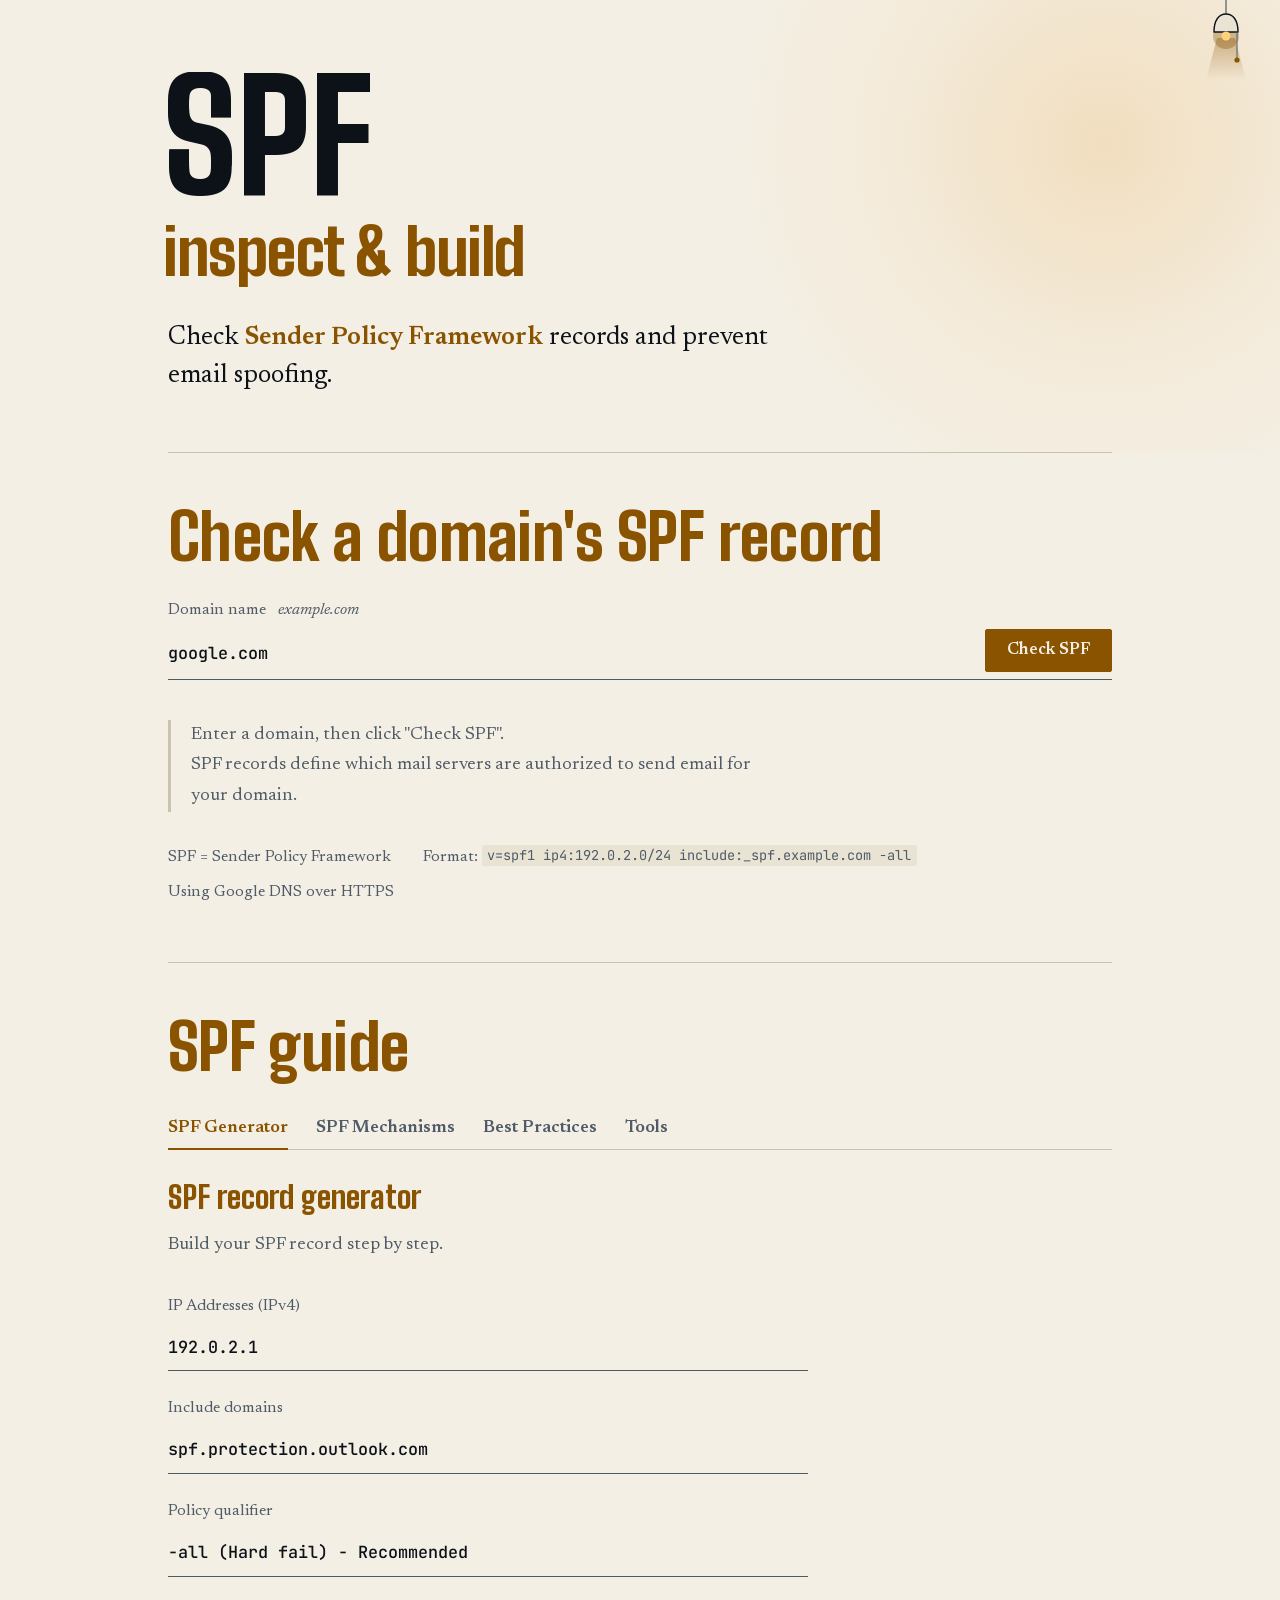
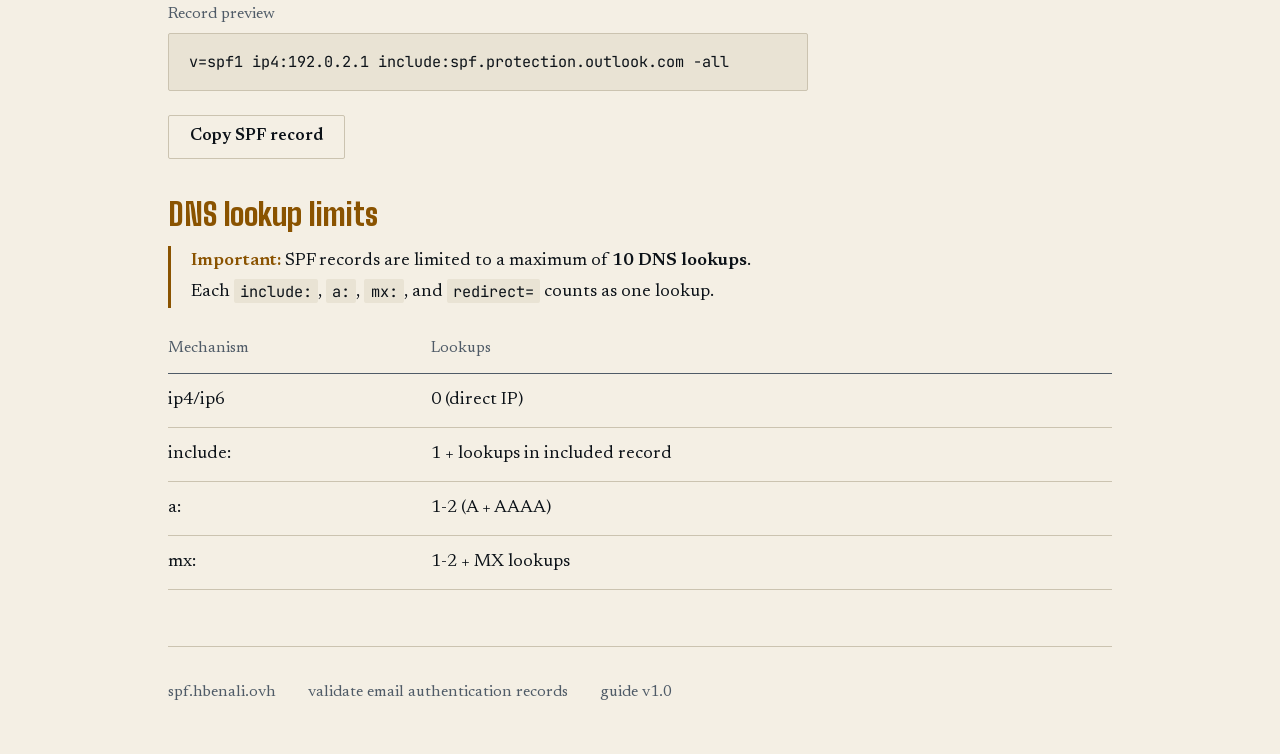
==== commit 4eff8a7f: "feat: add a pull-cord lamp to switch between light and dark Lamp on is the light theme. The choice i" ====
--- a/index.html
+++ b/index.html
@@ -18,6 +18,7 @@
 
   <link rel="preload" href="/fonts/big-shoulders-latin-wght.woff2" as="font" type="font/woff2" crossorigin>
   <link rel="preload" href="/fonts/newsreader-latin-wght.woff2" as="font" type="font/woff2" crossorigin>
+  <script src="/theme.js"></script>
   <link rel="stylesheet" href="/site.css">
 </head>
 <body>
--- a/site.css
+++ b/site.css
@@ -26,10 +26,10 @@
     color-scheme: dark;
 }
 
-/* Light: follows the system setting, no toggle. Dark above is the default and the identity.
+/* Light: follows the system setting until the lamp (theme.js) is used. Dark above is the default and the identity.
    Contrast on --ink (page) / --slate (surface): text 16/14.7, muted 6.0/5.4, accent 5.5/4.9, ok 5.2/4.7, fail 5.7/5.1. */
 @media (prefers-color-scheme: light) {
-    :root {
+    :root:not([data-theme="dark"]) {
         --ink: #f4efe4;
         --slate: #e9e3d4;
         --line: #cbc3b0;
@@ -42,6 +42,19 @@
         --glow-soft: rgba(233, 162, 59, 0.07);
         color-scheme: light;
     }
+}
+:root[data-theme="light"] {
+    --ink: #f4efe4;
+    --slate: #e9e3d4;
+    --line: #cbc3b0;
+    --bone: #0c1218;
+    --mist: #4f5b67;
+    --sodium: #8a5300;
+    --verdigris: #1b7058;
+    --fail: #b3261e;
+    --glow: rgba(233, 162, 59, 0.22);
+    --glow-soft: rgba(233, 162, 59, 0.07);
+    color-scheme: light;
 }
 
 *, *::before, *::after { box-sizing: border-box; margin: 0; padding: 0; }
@@ -235,3 +248,53 @@
 @media (prefers-reduced-motion: reduce) {
     *, *::before, *::after { animation-duration: 0.01ms !important; animation-delay: 0s !important; transition-duration: 0.01ms !important; }
 }
+
+/* ---- Theme lamp: pull-cord switch (see theme.js). Lamp on = light theme. ---- */
+.theme-lamp {
+    position: absolute; /* scrolls away with the page; fixed on pages with a fixed bar, see below */
+    top: 0;
+    inset-inline-end: clamp(0.75rem, 3vw, 2rem);
+    z-index: 1000;
+    display: block;
+    width: 2.75rem;
+    height: 5.25rem;
+    padding: 0;
+    border: 0;
+    background: none;
+    cursor: pointer;
+    -webkit-tap-highlight-color: transparent;
+}
+/* Pages with a fixed top bar or fixed top-right controls: the lamp stays visible and the bar
+   reserves room for it (lamp offset + lamp width + gap), so it never covers a link. */
+html:has(.bar-inner) .theme-lamp,
+html:has(.controls) .theme-lamp { position: fixed; }
+.bar-inner { padding-inline-end: calc(clamp(0.75rem, 3vw, 2rem) + 2.75rem + 0.75rem); }
+.controls { right: calc(clamp(0.75rem, 3vw, 2rem) + 2.75rem + 0.75rem); }
+.theme-lamp svg { display: block; width: 100%; height: 100%; overflow: visible; pointer-events: none; }
+.lamp-wire { stroke: var(--mist); stroke-width: 1.2; }
+.lamp-shade { fill: var(--slate); stroke: var(--bone); stroke-width: 1.4; stroke-linejoin: round; }
+.lamp-bulb { fill: var(--line); transition: fill 0.4s; }
+.lamp-halo { fill: var(--sodium); opacity: 0; transition: opacity 0.5s; }
+.lamp-cone { fill: url(#lamp-cone); opacity: 0; transition: opacity 0.5s; }
+.lamp-stop-a { stop-color: var(--sodium); stop-opacity: 0.38; }
+.lamp-stop-b { stop-color: var(--sodium); stop-opacity: 0; }
+.lamp-cord { stroke: var(--mist); stroke-width: 1; }
+.lamp-bead { fill: var(--sodium); }
+.theme-lamp[data-on="true"] .lamp-bulb { fill: #ffd27a; }
+.theme-lamp[data-on="true"] .lamp-halo { opacity: 0.35; }
+.theme-lamp[data-on="true"] .lamp-cone { opacity: 1; }
+.lamp-swing { transform-box: view-box; transform-origin: 22px 0; animation: lamp-swing 0.9s ease-out; }
+.lamp-pull { animation: lamp-pull 0.45s cubic-bezier(0.3, 1.6, 0.5, 1); }
+@keyframes lamp-swing { 20% { transform: rotate(-5deg); } 45% { transform: rotate(3.5deg); } 70% { transform: rotate(-1.5deg); } }
+@keyframes lamp-pull { 35% { transform: translateY(10px); } }
+
+/* The theme switch is a plain cross-fade of the whole page. */
+html.theme-vt::view-transition-old(root) { animation: 0.45s ease both lamp-fade-out; }
+html.theme-vt::view-transition-new(root) { animation: 0.45s ease both lamp-fade-in; }
+@keyframes lamp-fade-out { to { opacity: 0; } }
+@keyframes lamp-fade-in { from { opacity: 0; } }
+
+@media (prefers-reduced-motion: reduce) {
+    .lamp-swing, .lamp-pull { animation: none; }
+    .lamp-bulb, .lamp-halo, .lamp-cone { transition: none; }
+}
